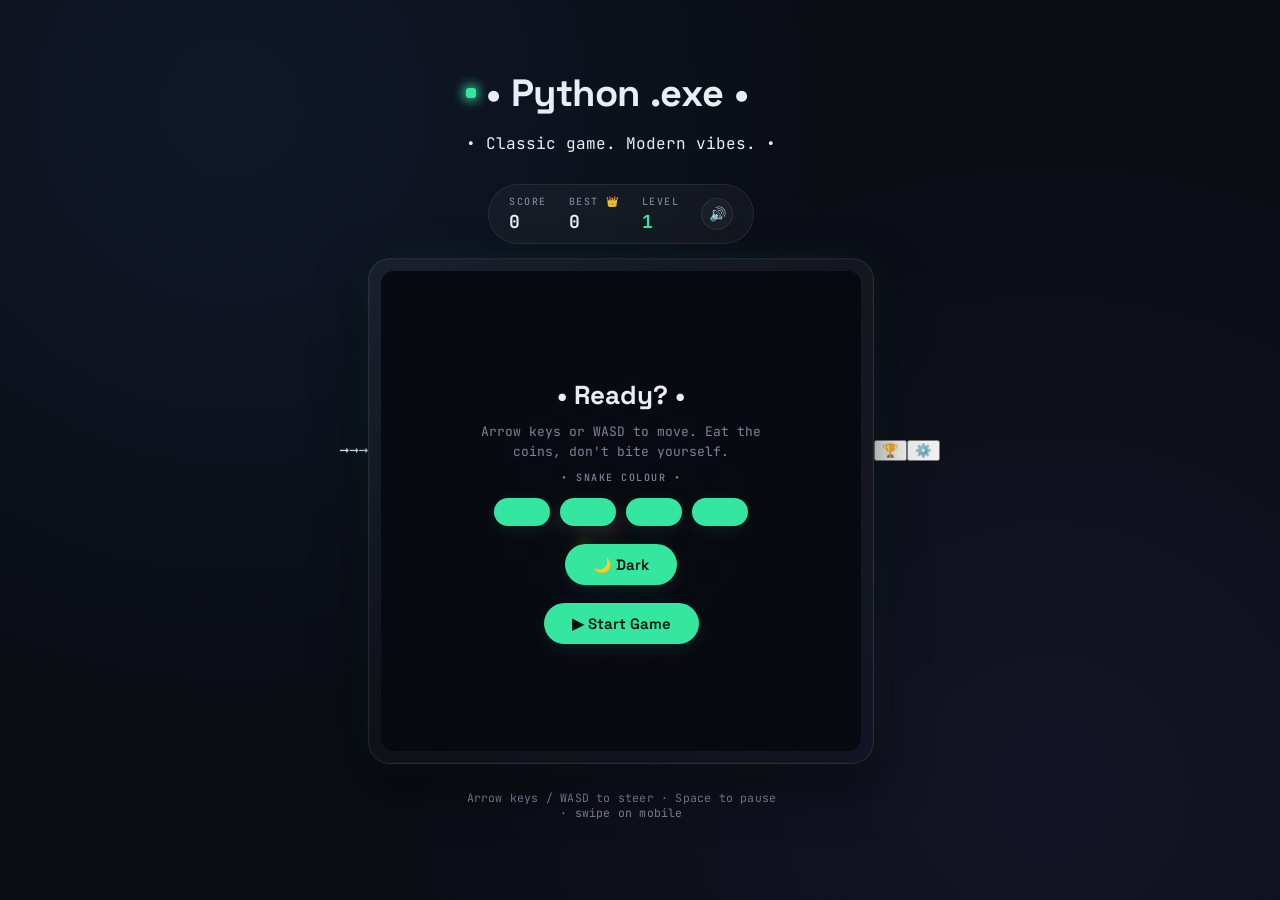
==== index.html @ e372a57c "Revamp game interface with updated title, enhanced HUD, and improved snake color picker" ====
<!DOCTYPE html>
<html lang="en">
<head>
  <meta charset="UTF-8">
  <meta name="viewport" content="width=device-width, initial-scale=1.0">
  <title>Python.exe</title>
  <link rel="preconnect" href="https://fonts.googleapis.com">
  <link rel="preconnect" href="https://fonts.gstatic.com" crossorigin>
  <link href="https://fonts.googleapis.com/css2?family=Space+Grotesk:wght@500;600;700&family=JetBrains+Mono:wght@400;500;700&display=swap" rel="stylesheet">
  <link rel="stylesheet" href="style.css">
</head>
<body>

  <div class="bg-decor" aria-hidden="true">
    <div class="bg-grid"></div>

    <div class="corner-chevron">&#10142;&#10142;&#10142;</div>
    <div class="corner-lines"></div>

    <div class="cluster cluster-blue">
      <span class="block b1"></span>
      <span class="block b2"></span>
      <span class="block b3"></span>
      <span class="block b4"></span>
      <span class="block head"></span>
    </div>

    <div class="cluster cluster-gold">
      <span class="block b1"></span>
      <span class="block b2"></span>
      <span class="block b3"></span>
      <span class="block b4"></span>
      <span class="block head"></span>
    </div>

    <div class="cluster cluster-red">
      <span class="block b1"></span>
      <span class="block b2"></span>
      <span class="block b3"></span>
      <span class="block b4"></span>
      <span class="block head"></span>
    </div>

    <span class="particle dot-teal" style="top:26%; left:20%;"></span>
    <span class="particle dot-orange" style="top:19%; left:20%;"></span>
    <span class="particle dot-purple" style="top:88%; left:19%;"></span>
    <span class="particle dot-pink" style="top:6%; left:35%;"></span>
    <span class="particle dot-pink" style="top:47%; left:73%;"></span>
    <span class="particle dot-orange" style="top:83%; left:79%;"></span>
    <span class="particle dot-teal" style="top:77%; left:92%;"></span>
  </div>

  <div class="arcade">
    <div class="title-block">
      <h1><span class="dot">&bull;</span> <span class="accent-text">Python</span>.exe <span class="dot">&bull;</span></h1>
      <p class="tagline"><span class="dot">&bull;</span> Classic game. Modern vibes. <span class="dot">&bull;</span></p>
    </div>

    <div class="hud">
      <div>
        <span class="label">SCORE</span>
        <span class="value" id="score">0</span>
      </div>
      <div>
        <span class="label">BEST <span class="crown">&#128081;</span></span>
        <span class="value" id="best">0</span>
      </div>
      <div>
        <span class="label">LEVEL</span>
        <span class="value" id="level">1</span>
      </div>
      <button class="mute-btn" id="muteBtn" title="Mute sound">
        <svg class="bars-icon" viewBox="0 0 24 24" width="14" height="14">
          <rect x="3" y="12" width="4" height="9" rx="1"></rect>
          <rect x="10" y="7" width="4" height="14" rx="1"></rect>
          <rect x="17" y="2" width="4" height="19" rx="1"></rect>
        </svg>
      </button>
    </div>

    <div class="board-wrap">
      <div class="pedestal">
        <div class="pedestal-glow"></div>
        <div class="pedestal-ring"></div>
        <div class="pedestal-ticks"></div>
      </div>
      <canvas id="game" width="480" height="480"></canvas>
      <div class="overlay show" id="overlay">
        <h2 class="overlay-heading">
          <span class="h-line"></span>
          <span class="dot">&bull;</span>
          <span id="overlayTitle">Ready?</span>
          <span class="dot">&bull;</span>
          <span class="h-line"></span>
        </h2>
        <p id="overlayText">Arrow keys or WASD to move. Eat the coins, don't bite yourself.</p>

        <div class="snake-color-picker" id="snakeColorPicker">
          <span class="picker-label">
            <span class="h-line small"></span>
            <span class="dot">&bull;</span> SNAKE COLOUR <span class="dot">&bull;</span>
            <span class="h-line small"></span>
          </span>
          <div class="swatch-row">
            <button class="color-swatch active" data-color="green" style="--swatch: #35E6A0" aria-label="Green snake"></button>
            <button class="color-swatch" data-color="blue" style="--swatch: #4DA3FF" aria-label="Blue snake"></button>
            <button class="color-swatch" data-color="purple" style="--swatch: #B24DFF" aria-label="Purple snake"></button>
            <button class="color-swatch" data-color="orange" style="--swatch: #FFA53D" aria-label="Orange snake"></button>
          </div>
        </div>

        <button class="theme-toggle" id="themeToggleBtn" type="button">&#127769; Dark</button>
        <button id="startBtn"><span class="play-icon">&#9654;</span> Start Game</button>
      </div>
    </div>

    <p class="controls-hint">Arrow keys / WASD to steer &middot; Space to pause &middot; swipe on mobile</p>

    <div class="dpad" id="dpad">
      <span></span>
      <button data-dir="up">&#9650;</button>
      <span></span>
      <button data-dir="left">&#9664;</button>
      <span></span>
      <button data-dir="right">&#9654;</button>
      <span></span>
      <button data-dir="down">&#9660;</button>
      <span></span>
    </div>
  </div>

  <button class="icon-btn corner-btn corner-btn-left" title="Best score">&#127942;</button>
  <button class="icon-btn corner-btn corner-btn-right" title="Settings">&#9881;&#65039;</button>

  <script src="script.js"></script>
</body>
</html>
---- style.css ----
:root {
  --bg: #0A0D14;
  --bg-glow-1: #10182A;
  --bg-glow-2: #0A0D14;
  --panel: rgba(255, 255, 255, 0.04);
  --panel-border: rgba(255, 255, 255, 0.08);
  --text: #E9EEF5;
  --text-dim: #7C8598;
  --accent: #35E6A0;
  --accent-soft: rgba(53, 230, 160, 0.16);
  --accent2: #8C6BFF;
  --accent2-soft: rgba(140, 107, 255, 0.18);
  --berry: #FF5C7A;
  --danger: #FF5C7A;
  --radius-lg: 22px;
  --radius-md: 14px;
}

* { box-sizing: border-box; }

body {
  margin: 0;
  min-height: 100vh;
  display: flex;
  align-items: center;
  justify-content: center;
  background:
    radial-gradient(circle at 18% 12%, var(--bg-glow-1) 0%, transparent 45%),
    radial-gradient(circle at 82% 88%, rgba(140, 107, 255, 0.08) 0%, transparent 50%),
    var(--bg);
  font-family: 'JetBrains Mono', monospace;
  color: var(--text);
  padding: 24px;
  position: relative;
  overflow: hidden;
  transition: background 0.8s ease;
}

.arcade {
  display: flex;
  flex-direction: column;
  align-items: center;
  gap: 14px;
  position: relative;
  z-index: 1;
}

h1 {
  font-family: 'Space Grotesk', sans-serif;
  font-weight: 700;
  font-size: clamp(26px, 5.5vw, 38px);
  margin: 0;
  letter-spacing: -0.5px;
  color: var(--text);
  display: flex;
  align-items: center;
  gap: 10px;
}

h1::before {
  content: '';
  display: inline-block;
  width: 10px;
  height: 10px;
  border-radius: 3px;
  background: var(--accent);
  box-shadow: 0 0 12px 2px var(--accent);
  transition: background 0.6s ease, box-shadow 0.6s ease;
}

body.level2 h1::before {
  background: var(--accent2);
  box-shadow: 0 0 12px 2px var(--accent2);
}

.hud {
  display: flex;
  align-items: center;
  gap: 22px;
  font-family: 'JetBrains Mono', monospace;
  font-size: 13px;
  background: var(--panel);
  border: 1px solid var(--panel-border);
  padding: 10px 20px;
  border-radius: 999px;
  backdrop-filter: blur(10px);
}

.hud .label {
  color: var(--text-dim);
  letter-spacing: 1.5px;
  font-size: 10px;
  display: block;
  margin-bottom: 2px;
  font-weight: 500;
}

.hud .value {
  font-weight: 700;
  font-size: 18px;
  color: var(--text);
  font-variant-numeric: tabular-nums;
}

#level {
  color: var(--accent);
  transition: color 0.6s ease;
}

body.level2 #level { color: var(--accent2); }

.mute-btn {
  border: 1px solid var(--panel-border);
  background: rgba(255, 255, 255, 0.03);
  border-radius: 999px;
  width: 32px;
  height: 32px;
  font-size: 14px;
  cursor: pointer;
  color: var(--text);
  transition: border-color 0.2s ease, transform 0.15s ease;
}

.mute-btn:hover { border-color: var(--accent); }
.mute-btn:active { transform: scale(0.92); }

.board-wrap {
  position: relative;
  border-radius: var(--radius-lg);
  padding: 12px;
  background: linear-gradient(160deg, rgba(255, 255, 255, 0.05), rgba(255, 255, 255, 0.01));
  border: 1px solid var(--panel-border);
  box-shadow:
    0 20px 50px rgba(0, 0, 0, 0.5),
    0 0 0 1px rgba(255, 255, 255, 0.02) inset,
    0 0 40px -10px var(--accent-soft);
  transition: box-shadow 0.8s ease;
}

body.level2 .board-wrap {
  box-shadow:
    0 20px 50px rgba(0, 0, 0, 0.5),
    0 0 0 1px rgba(255, 255, 255, 0.02) inset,
    0 0 40px -6px var(--accent2-soft);
}

canvas {
  display: block;
  border-radius: var(--radius-md);
  background: #0D1119;
}

.overlay {
  position: absolute;
  inset: 12px;
  border-radius: var(--radius-md);
  background: rgba(8, 10, 16, 0.86);
  backdrop-filter: blur(6px);
  display: none;
  align-items: center;
  justify-content: center;
  flex-direction: column;
  gap: 10px;
  text-align: center;
  padding: 20px;
}

.overlay.show { display: flex; }

.overlay h2 {
  font-family: 'Space Grotesk', sans-serif;
  font-weight: 700;
  font-size: 26px;
  margin: 0;
  color: var(--text);
}

.overlay p {
  margin: 0;
  color: var(--text-dim);
  font-size: 13px;
  max-width: 280px;
  line-height: 1.5;
}

.overlay button {
  margin-top: 8px;
  font-family: 'Space Grotesk', sans-serif;
  font-weight: 600;
  font-size: 15px;
  padding: 11px 28px;
  border-radius: 999px;
  border: none;
  cursor: pointer;
  background: var(--accent);
  color: #06140F;
  box-shadow: 0 4px 20px -4px var(--accent-soft);
  transition: transform 0.15s ease, filter 0.15s ease;
}

.overlay button:hover { filter: brightness(1.08); }
.overlay button:active { transform: scale(0.96); }

.theme-toggle {
  font-family: 'Space Grotesk', sans-serif;
  font-weight: 600;
  font-size: 13px;
  padding: 8px 18px;
  border-radius: 999px;
  border: 1px solid var(--panel-border);
  background: var(--panel);
  color: var(--text);
  cursor: pointer;
  transition: border-color 0.2s ease, transform 0.15s ease, background 0.4s ease, color 0.4s ease;
}

.theme-toggle:hover { border-color: var(--accent); }
.theme-toggle:active { transform: scale(0.95); }

.snake-color-picker {
  display: flex;
  flex-direction: column;
  align-items: center;
  gap: 6px;
}

.picker-label {
  font-size: 10px;
  letter-spacing: 1.5px;
  text-transform: uppercase;
  color: var(--text-dim);
  font-weight: 500;
}

.swatch-row {
  display: flex;
  gap: 10px;
}

.color-swatch {
  width: 28px;
  height: 28px;
  border-radius: 50%;
  border: 2px solid var(--panel-border);
  background: var(--swatch);
  cursor: pointer;
  padding: 0;
  transition: transform 0.15s ease, border-color 0.2s ease, box-shadow 0.2s ease;
}

.color-swatch:hover { transform: scale(1.1); }

.color-swatch.active {
  border-color: var(--text);
  box-shadow: 0 0 0 3px var(--panel-border);
}

.controls-hint {
  font-size: 11.5px;
  color: var(--text-dim);
  text-align: center;
  max-width: 320px;
  letter-spacing: 0.2px;
}

.dpad {
  display: none;
  grid-template-columns: repeat(3, 52px);
  grid-template-rows: repeat(3, 52px);
  gap: 6px;
  margin-top: 4px;
}

.dpad button {
  border: 1px solid var(--panel-border);
  border-radius: 12px;
  background: var(--panel);
  color: var(--accent);
  font-size: 17px;
  display: flex;
  align-items: center;
  justify-content: center;
  transition: background 0.6s ease, color 0.6s ease, transform 0.1s ease;
}

body.level2 .dpad button { color: var(--accent2); }

.dpad button:active {
  background: var(--accent-soft);
  transform: scale(0.94);
}

body.level2 .dpad button:active { background: var(--accent2-soft); }

@media (max-width: 560px) {
  .dpad { display: grid; }
}

/* --- Level 2: shift accent from mint to violet --- */
body.level2 {
  background:
    radial-gradient(circle at 18% 12%, rgba(140, 107, 255, 0.14) 0%, transparent 45%),
    radial-gradient(circle at 82% 88%, rgba(140, 107, 255, 0.1) 0%, transparent 50%),
    var(--bg);
}

.level-toast {
  position: absolute;
  top: 16px;
  left: 50%;
  transform: translateX(-50%);
  font-family: 'Space Grotesk', sans-serif;
  font-weight: 700;
  font-size: 22px;
  letter-spacing: 0.5px;
  padding: 9px 24px;
  border-radius: 999px;
  background: var(--accent);
  color: #06140F;
  box-shadow: 0 10px 30px -6px var(--accent-soft);
  opacity: 1;
  transition: opacity 0.7s ease, transform 0.7s ease;
  pointer-events: none;
  z-index: 5;
}

.level-toast.fade {
  opacity: 0;
  transform: translateX(-50%) translateY(-10px);
}

/* --- Light theme --- */
body.theme-light {
  --bg: #F3F5FA;
  --panel: rgba(15, 23, 42, 0.05);
  --panel-border: rgba(15, 23, 42, 0.12);
  --text: #171B24;
  --text-dim: #64708A;
  --accent: #0FA36F;
  --accent-soft: rgba(15, 163, 111, 0.18);
  --accent2: #6E4FE0;
  --accent2-soft: rgba(110, 79, 224, 0.18);
  background:
    radial-gradient(circle at 18% 12%, rgba(15, 163, 111, 0.08) 0%, transparent 45%),
    radial-gradient(circle at 82% 88%, rgba(110, 79, 224, 0.06) 0%, transparent 50%),
    var(--bg);
}

body.theme-light canvas {
  background: #E7EAF2;
}

body.theme-light .overlay {
  background: rgba(255, 255, 255, 0.92);
}

body.theme-light .board-wrap {
  background: linear-gradient(160deg, rgba(15, 23, 42, 0.06), rgba(15, 23, 42, 0.01));
}

body.theme-light .overlay button {
  color: #FFFFFF;
}
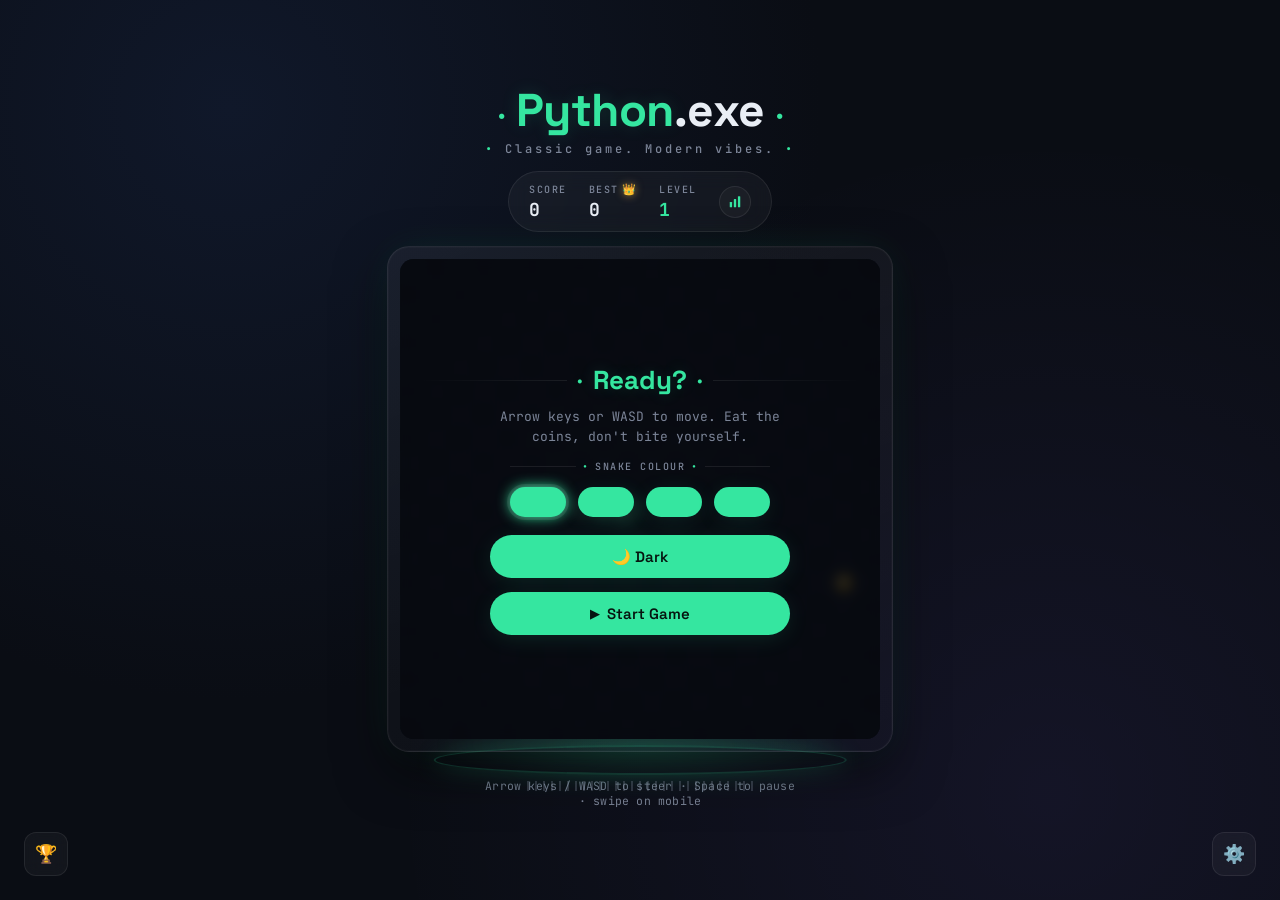
==== commit 97b48ad7: "Remove unused background elements from index.html and add new background image" ====
--- a/index.html
+++ b/index.html
@@ -11,44 +11,7 @@
 </head>
 <body>
 
-  <div class="bg-decor" aria-hidden="true">
-    <div class="bg-grid"></div>
-
-    <div class="corner-chevron">&#10142;&#10142;&#10142;</div>
-    <div class="corner-lines"></div>
-
-    <div class="cluster cluster-blue">
-      <span class="block b1"></span>
-      <span class="block b2"></span>
-      <span class="block b3"></span>
-      <span class="block b4"></span>
-      <span class="block head"></span>
-    </div>
-
-    <div class="cluster cluster-gold">
-      <span class="block b1"></span>
-      <span class="block b2"></span>
-      <span class="block b3"></span>
-      <span class="block b4"></span>
-      <span class="block head"></span>
-    </div>
-
-    <div class="cluster cluster-red">
-      <span class="block b1"></span>
-      <span class="block b2"></span>
-      <span class="block b3"></span>
-      <span class="block b4"></span>
-      <span class="block head"></span>
-    </div>
-
-    <span class="particle dot-teal" style="top:26%; left:20%;"></span>
-    <span class="particle dot-orange" style="top:19%; left:20%;"></span>
-    <span class="particle dot-purple" style="top:88%; left:19%;"></span>
-    <span class="particle dot-pink" style="top:6%; left:35%;"></span>
-    <span class="particle dot-pink" style="top:47%; left:73%;"></span>
-    <span class="particle dot-orange" style="top:83%; left:79%;"></span>
-    <span class="particle dot-teal" style="top:77%; left:92%;"></span>
-  </div>
+  <div class="bg-decor" aria-hidden="true"></div>
 
   <div class="arcade">
     <div class="title-block">
--- a/style.css
+++ b/style.css
@@ -18,6 +18,10 @@
 
 * { box-sizing: border-box; }
 
+html, body {
+  height: 100%;
+}
+
 body {
   margin: 0;
   min-height: 100vh;
@@ -36,6 +40,162 @@
   transition: background 0.8s ease;
 }
 
+/* ============ Background scene ============ */
+
+.bg-decor {
+  position: fixed;
+  inset: 0;
+  z-index: 0;
+  overflow: hidden;
+  pointer-events: none;
+}
+
+.bg-grid {
+  position: absolute;
+  left: -20%;
+  right: -20%;
+  bottom: -12%;
+  height: 60%;
+  background-image:
+    repeating-linear-gradient(90deg, rgba(53, 230, 160, 0.16) 0 1px, transparent 1px 64px),
+    repeating-linear-gradient(0deg, rgba(53, 230, 160, 0.16) 0 1px, transparent 1px 64px);
+  transform: perspective(480px) rotateX(62deg);
+  transform-origin: bottom center;
+  -webkit-mask-image: linear-gradient(to top, rgba(0, 0, 0, 0.9), transparent 75%);
+  mask-image: linear-gradient(to top, rgba(0, 0, 0, 0.9), transparent 75%);
+}
+
+body.theme-light .bg-grid {
+  background-image:
+    repeating-linear-gradient(90deg, rgba(15, 163, 111, 0.14) 0 1px, transparent 1px 64px),
+    repeating-linear-gradient(0deg, rgba(15, 163, 111, 0.14) 0 1px, transparent 1px 64px);
+}
+
+.corner-chevron {
+  position: absolute;
+  top: 28px;
+  left: 28px;
+  font-size: 15px;
+  letter-spacing: 2px;
+  color: var(--accent2);
+  opacity: 0.7;
+  transform: scaleY(0.7);
+}
+
+.corner-lines {
+  position: absolute;
+  top: 36px;
+  right: 36px;
+  width: 90px;
+  height: 18px;
+  background-image: repeating-linear-gradient(
+    115deg, var(--accent) 0 2px, transparent 2px 10px
+  );
+  opacity: 0.45;
+}
+
+/* Floating snake-block clusters */
+.cluster {
+  position: absolute;
+  width: 140px;
+  height: 140px;
+}
+
+.cluster-blue { top: 8%; right: 8%; }
+.cluster-gold { top: 42%; left: 6%; }
+.cluster-red { top: 45%; right: 9%; }
+
+.cluster .block {
+  position: absolute;
+  width: 34px;
+  height: 34px;
+  border-radius: 9px;
+  box-shadow: 0 8px 16px rgba(0, 0, 0, 0.45), inset 0 0 0 1px rgba(255, 255, 255, 0.12);
+}
+
+.cluster .head {
+  width: 38px;
+  height: 38px;
+  border-radius: 11px;
+}
+
+.cluster .head::after {
+  content: '';
+  position: absolute;
+  top: 13px;
+  left: 9px;
+  width: 5px;
+  height: 5px;
+  border-radius: 50%;
+  background: #0A0D14;
+  box-shadow: 12px 0 0 #0A0D14;
+}
+
+.cluster-blue .block { background: linear-gradient(135deg, #6FB8FF, #2C6FE0); }
+.cluster-blue .head { background: linear-gradient(135deg, #9BD3FF, #4DA3FF); }
+.cluster-blue .b1 { top: 0; left: 26px; }
+.cluster-blue .b2 { top: 30px; left: 8px; }
+.cluster-blue .b3 { top: 30px; left: 46px; }
+.cluster-blue .b4 { top: 30px; left: 84px; }
+.cluster-blue .head { top: 64px; left: 100px; }
+
+.cluster-gold .block { background: linear-gradient(135deg, #F4D783, #D9A93B); }
+.cluster-gold .head { background: linear-gradient(135deg, #F9E6A8, #EAC15C); }
+.cluster-gold .b1 { top: 0; left: 46px; }
+.cluster-gold .b2 { top: 30px; left: 10px; }
+.cluster-gold .b3 { top: 30px; left: 46px; }
+.cluster-gold .b4 { top: 62px; left: 10px; }
+.cluster-gold .head { top: 96px; left: 10px; }
+
+.cluster-red .block { background: linear-gradient(135deg, #FF8B95, #E24357); }
+.cluster-red .head { background: linear-gradient(135deg, #FFB0B8, #F0576A); }
+.cluster-red .b1 { top: 0; left: 6px; }
+.cluster-red .b2 { top: 30px; left: 6px; }
+.cluster-red .b3 { top: 30px; left: 42px; }
+.cluster-red .b4 { top: 30px; left: 78px; }
+.cluster-red .head { top: 64px; left: 78px; }
+
+@keyframes drift {
+  0%, 100% { transform: translateY(0); }
+  50% { transform: translateY(-8px); }
+}
+
+.cluster { animation: drift 6s ease-in-out infinite; }
+.cluster-gold { animation-delay: -1.5s; }
+.cluster-red { animation-delay: -3s; }
+
+/* Floating glow particles */
+.particle {
+  position: absolute;
+  width: 8px;
+  height: 8px;
+  border-radius: 50%;
+  filter: blur(0.2px);
+  animation: floaty 5s ease-in-out infinite;
+}
+
+.particle::after {
+  content: '';
+  position: absolute;
+  inset: -6px;
+  border-radius: 50%;
+  background: inherit;
+  opacity: 0.35;
+  filter: blur(4px);
+}
+
+.dot-teal { background: var(--accent); }
+.dot-purple { background: #B24DFF; }
+.dot-orange { background: #FFA53D; }
+.dot-pink { background: #FF5C9E; }
+
+@keyframes floaty {
+  0%, 100% { transform: translateY(0); opacity: 0.9; }
+  50% { transform: translateY(-10px); opacity: 0.5; }
+}
+
+/* ============ Foreground layout ============ */
+
 .arcade {
   display: flex;
   flex-direction: column;
@@ -45,32 +205,43 @@
   z-index: 1;
 }
 
+.title-block {
+  display: flex;
+  flex-direction: column;
+  align-items: center;
+  gap: 2px;
+}
+
 h1 {
   font-family: 'Space Grotesk', sans-serif;
   font-weight: 700;
-  font-size: clamp(26px, 5.5vw, 38px);
+  font-size: clamp(30px, 6vw, 46px);
   margin: 0;
   letter-spacing: -0.5px;
   color: var(--text);
-  display: flex;
-  align-items: center;
-  gap: 10px;
-}
-
-h1::before {
-  content: '';
-  display: inline-block;
-  width: 10px;
-  height: 10px;
-  border-radius: 3px;
-  background: var(--accent);
-  box-shadow: 0 0 12px 2px var(--accent);
-  transition: background 0.6s ease, box-shadow 0.6s ease;
-}
-
-body.level2 h1::before {
-  background: var(--accent2);
-  box-shadow: 0 0 12px 2px var(--accent2);
+}
+
+h1 .dot {
+  color: var(--accent);
+  font-size: 0.4em;
+  vertical-align: middle;
+}
+
+.accent-text {
+  color: var(--accent);
+  text-shadow: 0 0 18px var(--accent-soft);
+}
+
+.tagline {
+  margin: 0;
+  font-size: 12px;
+  letter-spacing: 3px;
+  color: var(--text-dim);
+  font-weight: 500;
+}
+
+.tagline .dot {
+  color: var(--accent);
 }
 
 .hud {
@@ -90,9 +261,16 @@
   color: var(--text-dim);
   letter-spacing: 1.5px;
   font-size: 10px;
-  display: block;
+  display: flex;
+  align-items: center;
+  gap: 3px;
   margin-bottom: 2px;
   font-weight: 500;
+}
+
+.hud .crown {
+  font-size: 11px;
+  filter: drop-shadow(0 0 4px rgba(255, 200, 80, 0.6));
 }
 
 .hud .value {
@@ -115,10 +293,20 @@
   border-radius: 999px;
   width: 32px;
   height: 32px;
-  font-size: 14px;
+  display: flex;
+  align-items: center;
+  justify-content: center;
   cursor: pointer;
-  color: var(--text);
   transition: border-color 0.2s ease, transform 0.15s ease;
+}
+
+.mute-btn .bars-icon rect {
+  fill: var(--accent);
+  transition: fill 0.3s ease;
+}
+
+.mute-btn.muted .bars-icon rect {
+  fill: var(--text-dim);
 }
 
 .mute-btn:hover { border-color: var(--accent); }
@@ -148,6 +336,50 @@
   display: block;
   border-radius: var(--radius-md);
   background: #0D1119;
+  position: relative;
+  z-index: 1;
+}
+
+/* Glowing pedestal beneath the board/card */
+.pedestal {
+  position: absolute;
+  left: 50%;
+  bottom: -34px;
+  transform: translateX(-50%);
+  width: 82%;
+  height: 60px;
+  z-index: 0;
+  pointer-events: none;
+}
+
+.pedestal-glow {
+  position: absolute;
+  inset: -20px 0 0 0;
+  background: radial-gradient(ellipse at center, var(--accent-soft) 0%, transparent 70%);
+  filter: blur(6px);
+}
+
+.pedestal-ring {
+  position: absolute;
+  left: 50%;
+  bottom: 10px;
+  transform: translateX(-50%);
+  width: 100%;
+  height: 30px;
+  border-radius: 50%;
+  border: 2px solid var(--accent-soft);
+  box-shadow: 0 0 24px 2px var(--accent-soft);
+}
+
+.pedestal-ticks {
+  position: absolute;
+  left: 50%;
+  bottom: -6px;
+  transform: translateX(-50%);
+  width: 55%;
+  height: 10px;
+  background-image: repeating-linear-gradient(90deg, var(--text-dim) 0 2px, transparent 2px 8px);
+  opacity: 0.3;
 }
 
 .overlay {
@@ -163,49 +395,86 @@
   gap: 10px;
   text-align: center;
   padding: 20px;
+  z-index: 2;
 }
 
 .overlay.show { display: flex; }
 
-.overlay h2 {
+.overlay-heading {
+  display: flex;
+  align-items: center;
+  gap: 10px;
+  width: 100%;
+  margin: 0;
   font-family: 'Space Grotesk', sans-serif;
   font-weight: 700;
   font-size: 26px;
-  margin: 0;
-  color: var(--text);
+  color: var(--accent);
+  text-shadow: 0 0 16px var(--accent-soft);
+}
+
+.overlay-heading #overlayTitle {
+  white-space: nowrap;
+}
+
+.overlay-heading .dot {
+  font-size: 14px;
+  flex-shrink: 0;
+}
+
+.overlay-heading .h-line {
+  flex: 1;
+  height: 1px;
+  background: linear-gradient(90deg, transparent, var(--panel-border));
+}
+
+.overlay-heading .h-line:last-of-type {
+  background: linear-gradient(90deg, var(--panel-border), transparent);
 }
 
 .overlay p {
   margin: 0;
   color: var(--text-dim);
   font-size: 13px;
-  max-width: 280px;
+  max-width: 300px;
   line-height: 1.5;
 }
 
 .overlay button {
-  margin-top: 8px;
+  margin-top: 4px;
+  width: 100%;
+  max-width: 300px;
   font-family: 'Space Grotesk', sans-serif;
   font-weight: 600;
   font-size: 15px;
-  padding: 11px 28px;
+  padding: 12px 28px;
   border-radius: 999px;
   border: none;
   cursor: pointer;
   background: var(--accent);
   color: #06140F;
-  box-shadow: 0 4px 20px -4px var(--accent-soft);
+  box-shadow: 0 4px 24px -4px var(--accent-soft);
   transition: transform 0.15s ease, filter 0.15s ease;
+  display: flex;
+  align-items: center;
+  justify-content: center;
+  gap: 8px;
 }
 
 .overlay button:hover { filter: brightness(1.08); }
-.overlay button:active { transform: scale(0.96); }
+.overlay button:active { transform: scale(0.97); }
+
+.play-icon {
+  font-size: 12px;
+}
 
 .theme-toggle {
   font-family: 'Space Grotesk', sans-serif;
   font-weight: 600;
-  font-size: 13px;
-  padding: 8px 18px;
+  font-size: 14px;
+  width: 100%;
+  max-width: 300px;
+  padding: 12px 18px;
   border-radius: 999px;
   border: 1px solid var(--panel-border);
   background: var(--panel);
@@ -215,34 +484,51 @@
 }
 
 .theme-toggle:hover { border-color: var(--accent); }
-.theme-toggle:active { transform: scale(0.95); }
+.theme-toggle:active { transform: scale(0.97); }
 
 .snake-color-picker {
   display: flex;
   flex-direction: column;
   align-items: center;
+  gap: 10px;
+  margin: 4px 0;
+}
+
+.picker-label {
+  display: flex;
+  align-items: center;
   gap: 6px;
-}
-
-.picker-label {
   font-size: 10px;
   letter-spacing: 1.5px;
-  text-transform: uppercase;
   color: var(--text-dim);
   font-weight: 500;
+  width: 100%;
+  max-width: 260px;
+}
+
+.picker-label .dot {
+  color: var(--accent);
+  flex-shrink: 0;
+}
+
+.picker-label .h-line.small {
+  flex: 1;
+  height: 1px;
+  background: var(--panel-border);
 }
 
 .swatch-row {
   display: flex;
-  gap: 10px;
+  gap: 12px;
 }
 
 .color-swatch {
-  width: 28px;
-  height: 28px;
+  width: 30px;
+  height: 30px;
   border-radius: 50%;
-  border: 2px solid var(--panel-border);
+  border: 2px solid transparent;
   background: var(--swatch);
+  box-shadow: 0 0 10px -2px var(--swatch);
   cursor: pointer;
   padding: 0;
   transition: transform 0.15s ease, border-color 0.2s ease, box-shadow 0.2s ease;
@@ -252,7 +538,7 @@
 
 .color-swatch.active {
   border-color: var(--text);
-  box-shadow: 0 0 0 3px var(--panel-border);
+  box-shadow: 0 0 0 3px var(--panel-border), 0 0 14px 0 var(--swatch);
 }
 
 .controls-hint {
@@ -294,7 +580,36 @@
 
 @media (max-width: 560px) {
   .dpad { display: grid; }
-}
+  .cluster { transform: scale(0.7); }
+  .cluster-blue { top: 2%; right: -6%; }
+  .cluster-gold { top: 55%; left: -8%; }
+  .cluster-red { top: 58%; right: -6%; }
+}
+
+/* Corner icon buttons */
+.icon-btn {
+  position: fixed;
+  z-index: 3;
+  width: 44px;
+  height: 44px;
+  border-radius: 12px;
+  border: 1px solid var(--panel-border);
+  background: var(--panel);
+  color: var(--accent);
+  font-size: 18px;
+  display: flex;
+  align-items: center;
+  justify-content: center;
+  cursor: pointer;
+  backdrop-filter: blur(8px);
+  transition: border-color 0.2s ease, transform 0.15s ease;
+}
+
+.icon-btn:hover { border-color: var(--accent); transform: translateY(-2px); }
+.icon-btn:active { transform: scale(0.95); }
+
+.corner-btn-left { left: 24px; bottom: 24px; }
+.corner-btn-right { right: 24px; bottom: 24px; }
 
 /* --- Level 2: shift accent from mint to violet --- */
 body.level2 {
@@ -360,4 +675,8 @@
 
 body.theme-light .overlay button {
   color: #FFFFFF;
+}
+
+body.theme-light .icon-btn {
+  color: var(--accent);
 }
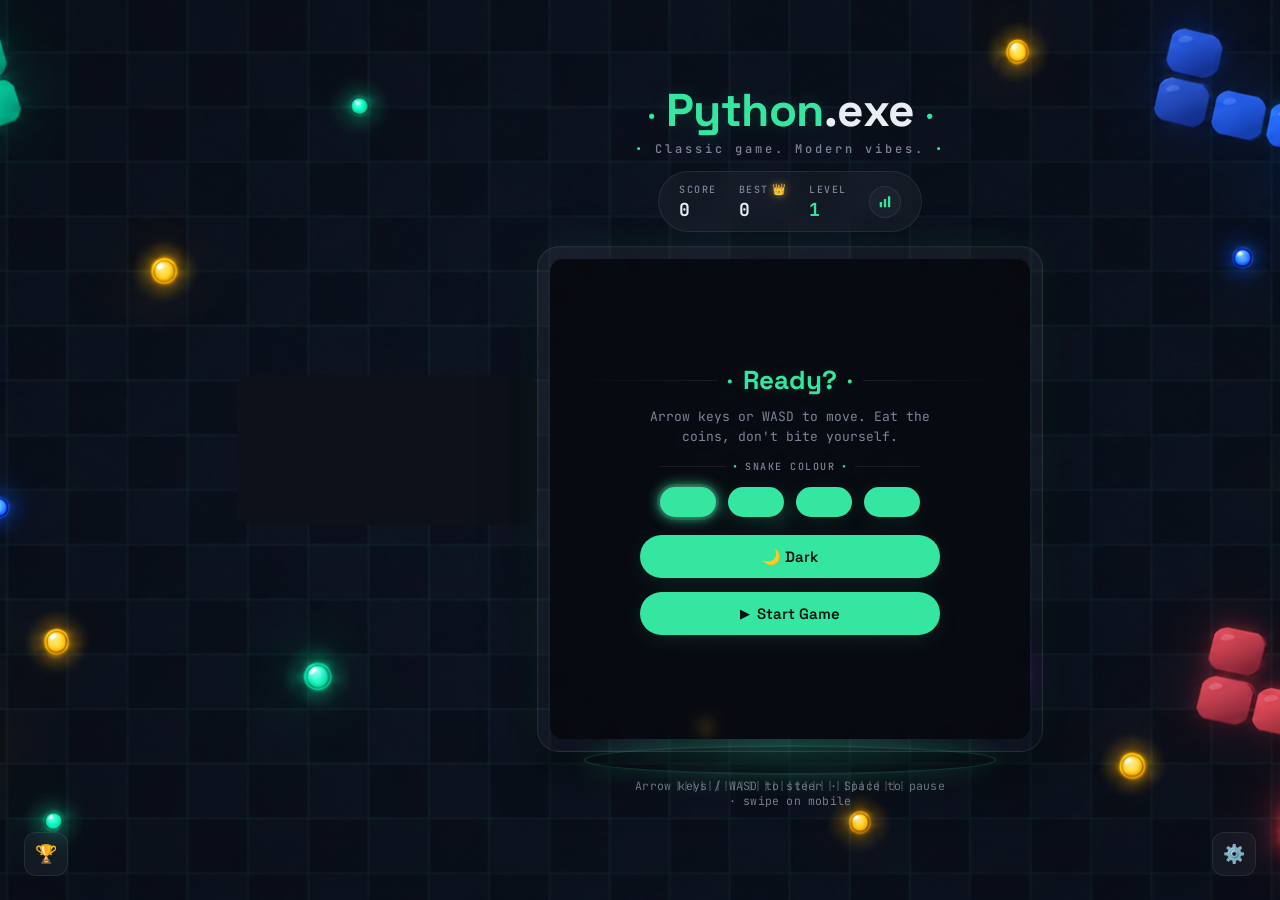
==== commit d846d4ae: "Replace background decoration div with canvas element for improved rendering" ====
--- a/index.html
+++ b/index.html
@@ -11,7 +11,7 @@
 </head>
 <body>
 
-  <div class="bg-decor" aria-hidden="true"></div>
+  <canvas id="bgCanvas"></canvas>
 
   <div class="arcade">
     <div class="title-block">
--- a/style.css
+++ b/style.css
@@ -28,10 +28,7 @@
   display: flex;
   align-items: center;
   justify-content: center;
-  background:
-    radial-gradient(circle at 18% 12%, var(--bg-glow-1) 0%, transparent 45%),
-    radial-gradient(circle at 82% 88%, rgba(140, 107, 255, 0.08) 0%, transparent 50%),
-    var(--bg);
+  background: url('images/background.png') center / cover no-repeat fixed, var(--bg);
   font-family: 'JetBrains Mono', monospace;
   color: var(--text);
   padding: 24px;
@@ -46,152 +43,7 @@
   position: fixed;
   inset: 0;
   z-index: 0;
-  overflow: hidden;
   pointer-events: none;
-}
-
-.bg-grid {
-  position: absolute;
-  left: -20%;
-  right: -20%;
-  bottom: -12%;
-  height: 60%;
-  background-image:
-    repeating-linear-gradient(90deg, rgba(53, 230, 160, 0.16) 0 1px, transparent 1px 64px),
-    repeating-linear-gradient(0deg, rgba(53, 230, 160, 0.16) 0 1px, transparent 1px 64px);
-  transform: perspective(480px) rotateX(62deg);
-  transform-origin: bottom center;
-  -webkit-mask-image: linear-gradient(to top, rgba(0, 0, 0, 0.9), transparent 75%);
-  mask-image: linear-gradient(to top, rgba(0, 0, 0, 0.9), transparent 75%);
-}
-
-body.theme-light .bg-grid {
-  background-image:
-    repeating-linear-gradient(90deg, rgba(15, 163, 111, 0.14) 0 1px, transparent 1px 64px),
-    repeating-linear-gradient(0deg, rgba(15, 163, 111, 0.14) 0 1px, transparent 1px 64px);
-}
-
-.corner-chevron {
-  position: absolute;
-  top: 28px;
-  left: 28px;
-  font-size: 15px;
-  letter-spacing: 2px;
-  color: var(--accent2);
-  opacity: 0.7;
-  transform: scaleY(0.7);
-}
-
-.corner-lines {
-  position: absolute;
-  top: 36px;
-  right: 36px;
-  width: 90px;
-  height: 18px;
-  background-image: repeating-linear-gradient(
-    115deg, var(--accent) 0 2px, transparent 2px 10px
-  );
-  opacity: 0.45;
-}
-
-/* Floating snake-block clusters */
-.cluster {
-  position: absolute;
-  width: 140px;
-  height: 140px;
-}
-
-.cluster-blue { top: 8%; right: 8%; }
-.cluster-gold { top: 42%; left: 6%; }
-.cluster-red { top: 45%; right: 9%; }
-
-.cluster .block {
-  position: absolute;
-  width: 34px;
-  height: 34px;
-  border-radius: 9px;
-  box-shadow: 0 8px 16px rgba(0, 0, 0, 0.45), inset 0 0 0 1px rgba(255, 255, 255, 0.12);
-}
-
-.cluster .head {
-  width: 38px;
-  height: 38px;
-  border-radius: 11px;
-}
-
-.cluster .head::after {
-  content: '';
-  position: absolute;
-  top: 13px;
-  left: 9px;
-  width: 5px;
-  height: 5px;
-  border-radius: 50%;
-  background: #0A0D14;
-  box-shadow: 12px 0 0 #0A0D14;
-}
-
-.cluster-blue .block { background: linear-gradient(135deg, #6FB8FF, #2C6FE0); }
-.cluster-blue .head { background: linear-gradient(135deg, #9BD3FF, #4DA3FF); }
-.cluster-blue .b1 { top: 0; left: 26px; }
-.cluster-blue .b2 { top: 30px; left: 8px; }
-.cluster-blue .b3 { top: 30px; left: 46px; }
-.cluster-blue .b4 { top: 30px; left: 84px; }
-.cluster-blue .head { top: 64px; left: 100px; }
-
-.cluster-gold .block { background: linear-gradient(135deg, #F4D783, #D9A93B); }
-.cluster-gold .head { background: linear-gradient(135deg, #F9E6A8, #EAC15C); }
-.cluster-gold .b1 { top: 0; left: 46px; }
-.cluster-gold .b2 { top: 30px; left: 10px; }
-.cluster-gold .b3 { top: 30px; left: 46px; }
-.cluster-gold .b4 { top: 62px; left: 10px; }
-.cluster-gold .head { top: 96px; left: 10px; }
-
-.cluster-red .block { background: linear-gradient(135deg, #FF8B95, #E24357); }
-.cluster-red .head { background: linear-gradient(135deg, #FFB0B8, #F0576A); }
-.cluster-red .b1 { top: 0; left: 6px; }
-.cluster-red .b2 { top: 30px; left: 6px; }
-.cluster-red .b3 { top: 30px; left: 42px; }
-.cluster-red .b4 { top: 30px; left: 78px; }
-.cluster-red .head { top: 64px; left: 78px; }
-
-@keyframes drift {
-  0%, 100% { transform: translateY(0); }
-  50% { transform: translateY(-8px); }
-}
-
-.cluster { animation: drift 6s ease-in-out infinite; }
-.cluster-gold { animation-delay: -1.5s; }
-.cluster-red { animation-delay: -3s; }
-
-/* Floating glow particles */
-.particle {
-  position: absolute;
-  width: 8px;
-  height: 8px;
-  border-radius: 50%;
-  filter: blur(0.2px);
-  animation: floaty 5s ease-in-out infinite;
-}
-
-.particle::after {
-  content: '';
-  position: absolute;
-  inset: -6px;
-  border-radius: 50%;
-  background: inherit;
-  opacity: 0.35;
-  filter: blur(4px);
-}
-
-.dot-teal { background: var(--accent); }
-.dot-purple { background: #B24DFF; }
-.dot-orange { background: #FFA53D; }
-.dot-pink { background: #FF5C9E; }
-
-@keyframes floaty {
-  0%, 100% { transform: translateY(0); opacity: 0.9; }
-  50% { transform: translateY(-10px); opacity: 0.5; }
 }
 
 /* ============ Foreground layout ============ */
@@ -656,8 +508,8 @@
   --accent2: #6E4FE0;
   --accent2-soft: rgba(110, 79, 224, 0.18);
   background:
-    radial-gradient(circle at 18% 12%, rgba(15, 163, 111, 0.08) 0%, transparent 45%),
-    radial-gradient(circle at 82% 88%, rgba(110, 79, 224, 0.06) 0%, transparent 50%),
+    linear-gradient(rgba(243, 245, 250, 0.6), rgba(243, 245, 250, 0.6)),
+    url('images/background.png') center / cover no-repeat fixed,
     var(--bg);
 }
 
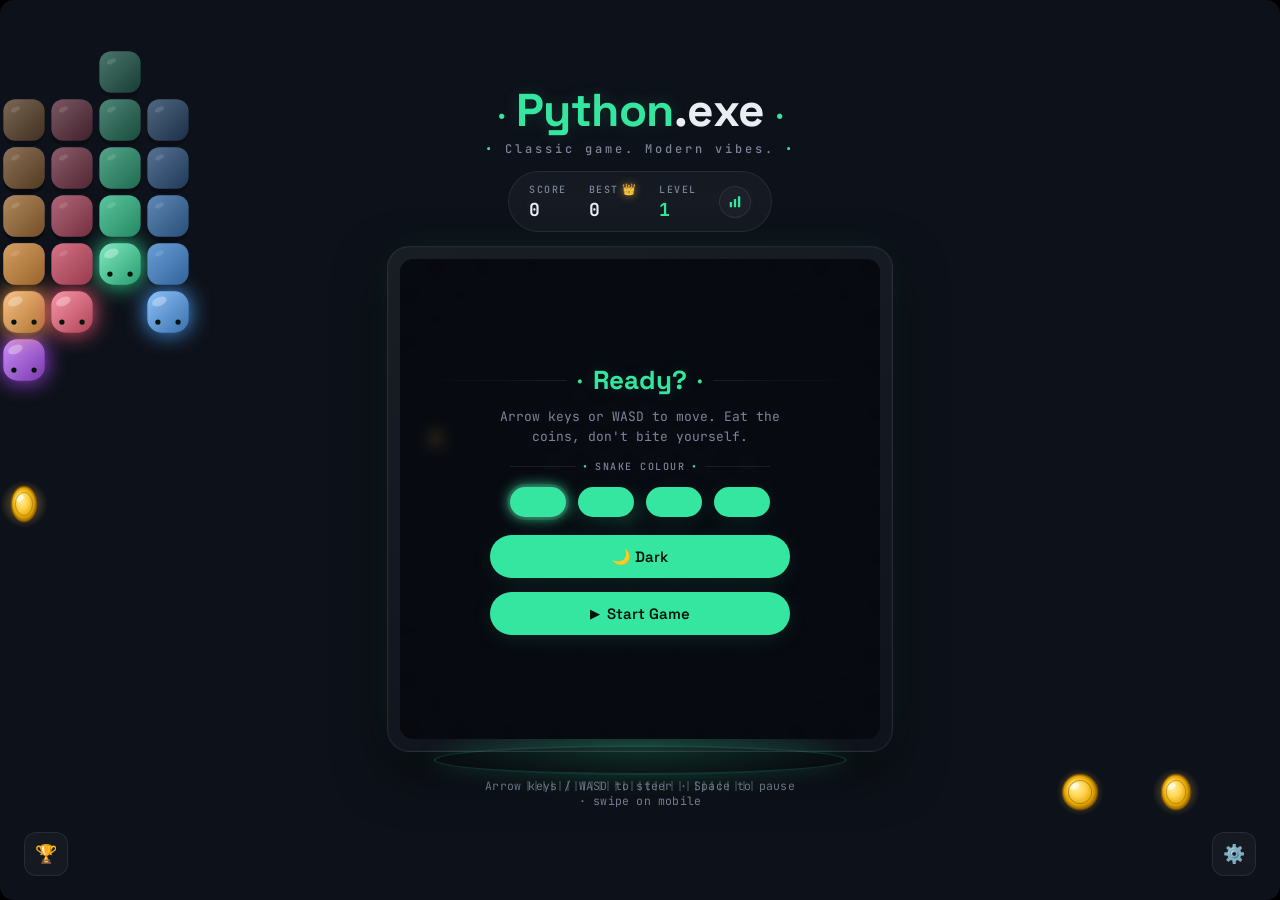
==== commit 3d4912e6: "Style: Update start game button with primary class for improved visibility" ====
--- a/index.html
+++ b/index.html
@@ -73,7 +73,7 @@
         </div>
 
         <button class="theme-toggle" id="themeToggleBtn" type="button">&#127769; Dark</button>
-        <button id="startBtn"><span class="play-icon">&#9654;</span> Start Game</button>
+        <button class="btn-primary" id="startBtn"><span class="play-icon">&#9654;</span> Start Game</button>
       </div>
     </div>
 
--- a/style.css
+++ b/style.css
@@ -1,7 +1,5 @@
 :root {
-  --bg: #0A0D14;
-  --bg-glow-1: #10182A;
-  --bg-glow-2: #0A0D14;
+  --bg: #000000;
   --panel: rgba(255, 255, 255, 0.04);
   --panel-border: rgba(255, 255, 255, 0.08);
   --text: #E9EEF5;
@@ -28,7 +26,7 @@
   display: flex;
   align-items: center;
   justify-content: center;
-  background: url('images/background.png') center / cover no-repeat fixed, var(--bg);
+  background: var(--bg);
   font-family: 'JetBrains Mono', monospace;
   color: var(--text);
   padding: 24px;
@@ -37,13 +35,16 @@
   transition: background 0.8s ease;
 }
 
-/* ============ Background scene ============ */
-
-.bg-decor {
+/* ============ Animated background ============ */
+
+#bgCanvas {
   position: fixed;
   inset: 0;
+  width: 100%;
+  height: 100%;
   z-index: 0;
   pointer-events: none;
+  display: block;
 }
 
 /* ============ Foreground layout ============ */
@@ -463,13 +464,7 @@
 .corner-btn-left { left: 24px; bottom: 24px; }
 .corner-btn-right { right: 24px; bottom: 24px; }
 
-/* --- Level 2: shift accent from mint to violet --- */
-body.level2 {
-  background:
-    radial-gradient(circle at 18% 12%, rgba(140, 107, 255, 0.14) 0%, transparent 45%),
-    radial-gradient(circle at 82% 88%, rgba(140, 107, 255, 0.1) 0%, transparent 50%),
-    var(--bg);
-}
+/* --- Level 2 accent (speed-only milestone, no color change to body) --- */
 
 .level-toast {
   position: absolute;
@@ -507,10 +502,7 @@
   --accent-soft: rgba(15, 163, 111, 0.18);
   --accent2: #6E4FE0;
   --accent2-soft: rgba(110, 79, 224, 0.18);
-  background:
-    linear-gradient(rgba(243, 245, 250, 0.6), rgba(243, 245, 250, 0.6)),
-    url('images/background.png') center / cover no-repeat fixed,
-    var(--bg);
+  background: var(--bg);
 }
 
 body.theme-light canvas {
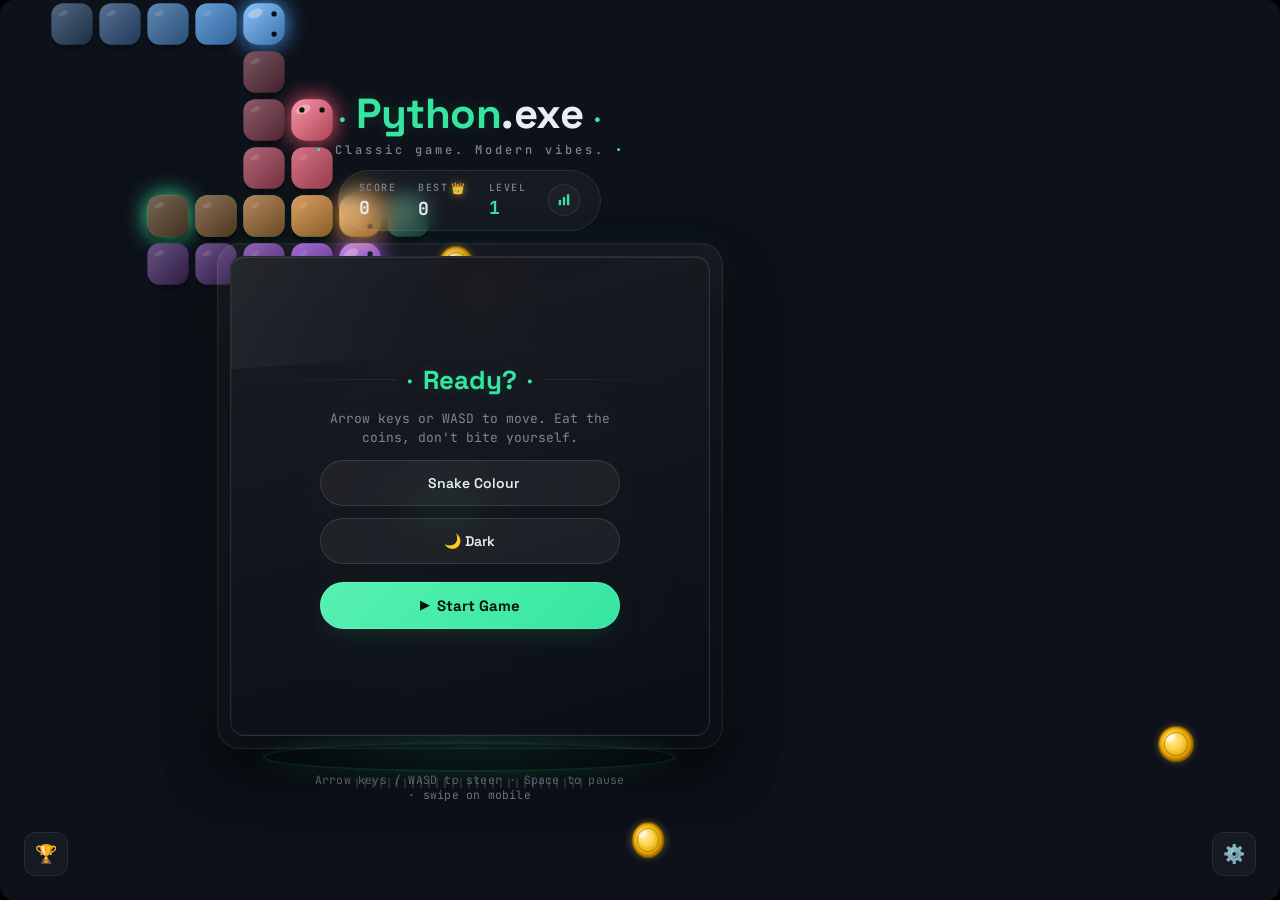
==== commit cbcaaeb7: "Refactor snake color selection: replace picker with button and modal for improved UI" ====
--- a/index.html
+++ b/index.html
@@ -58,19 +58,10 @@
         </h2>
         <p id="overlayText">Arrow keys or WASD to move. Eat the coins, don't bite yourself.</p>
 
-        <div class="snake-color-picker" id="snakeColorPicker">
-          <span class="picker-label">
-            <span class="h-line small"></span>
-            <span class="dot">&bull;</span> SNAKE COLOUR <span class="dot">&bull;</span>
-            <span class="h-line small"></span>
-          </span>
-          <div class="swatch-row">
-            <button class="color-swatch active" data-color="green" style="--swatch: #35E6A0" aria-label="Green snake"></button>
-            <button class="color-swatch" data-color="blue" style="--swatch: #4DA3FF" aria-label="Blue snake"></button>
-            <button class="color-swatch" data-color="purple" style="--swatch: #B24DFF" aria-label="Purple snake"></button>
-            <button class="color-swatch" data-color="orange" style="--swatch: #FFA53D" aria-label="Orange snake"></button>
-          </div>
-        </div>
+        <button class="theme-toggle" id="snakeColorBtn" type="button">
+          <span class="swatch-preview" id="swatchPreview" style="--swatch: #35E6A0"></span>
+          Snake Colour
+        </button>
 
         <button class="theme-toggle" id="themeToggleBtn" type="button">&#127769; Dark</button>
         <button class="btn-primary" id="startBtn"><span class="play-icon">&#9654;</span> Start Game</button>
@@ -95,6 +86,26 @@
   <button class="icon-btn corner-btn corner-btn-left" title="Best score">&#127942;</button>
   <button class="icon-btn corner-btn corner-btn-right" title="Settings">&#9881;&#65039;</button>
 
+  <div class="color-modal-backdrop" id="colorModalBackdrop">
+    <div class="color-modal">
+      <div class="color-modal-header">
+        <span>Snake Colour</span>
+        <button class="color-modal-close" id="colorModalClose" type="button" aria-label="Close">&#10005;</button>
+      </div>
+      <div class="color-modal-grid" id="colorModalGrid"></div>
+    </div>
+  </div>
+
+  <div class="color-modal-backdrop" id="colorModalBackdrop">
+    <div class="color-modal">
+      <div class="color-modal-header">
+        <span>&#127912; Snake Colour</span>
+        <button class="color-modal-close" id="colorModalClose" aria-label="Close">&times;</button>
+      </div>
+      <div class="color-modal-grid" id="colorModalGrid"></div>
+    </div>
+  </div>
+
   <script src="script.js"></script>
 </body>
 </html>
--- a/style.css
+++ b/style.css
@@ -29,9 +29,10 @@
   background: var(--bg);
   font-family: 'JetBrains Mono', monospace;
   color: var(--text);
-  padding: 24px;
+  padding: 32px 24px;
   position: relative;
-  overflow: hidden;
+  overflow-x: hidden;
+  overflow-y: auto;
   transition: background 0.8s ease;
 }
 
@@ -53,7 +54,7 @@
   display: flex;
   flex-direction: column;
   align-items: center;
-  gap: 14px;
+  gap: 12px;
   position: relative;
   z-index: 1;
 }
@@ -68,7 +69,7 @@
 h1 {
   font-family: 'Space Grotesk', sans-serif;
   font-weight: 700;
-  font-size: clamp(30px, 6vw, 46px);
+  font-size: clamp(28px, 5.5vw, 42px);
   margin: 0;
   letter-spacing: -0.5px;
   color: var(--text);
@@ -239,16 +240,35 @@
   position: absolute;
   inset: 12px;
   border-radius: var(--radius-md);
-  background: rgba(8, 10, 16, 0.86);
-  backdrop-filter: blur(6px);
+  background: linear-gradient(165deg, rgba(255, 255, 255, 0.07), rgba(255, 255, 255, 0.015)), rgba(8, 10, 16, 0.82);
+  backdrop-filter: blur(22px) saturate(1.4);
+  -webkit-backdrop-filter: blur(22px) saturate(1.4);
+  border: 1px solid rgba(255, 255, 255, 0.1);
+  box-shadow:
+    0 30px 60px rgba(0, 0, 0, 0.5),
+    0 0 0 1px rgba(255, 255, 255, 0.03) inset,
+    0 1px 0 rgba(255, 255, 255, 0.08) inset;
   display: none;
   align-items: center;
   justify-content: center;
   flex-direction: column;
-  gap: 10px;
+  gap: 12px;
   text-align: center;
-  padding: 20px;
+  padding: 26px 22px;
   z-index: 2;
+  overflow: hidden;
+}
+
+.overlay::before {
+  content: '';
+  position: absolute;
+  top: -60%;
+  left: -20%;
+  width: 140%;
+  height: 80%;
+  background: linear-gradient(115deg, rgba(255, 255, 255, 0.1), transparent 55%);
+  transform: rotate(-4deg);
+  pointer-events: none;
 }
 
 .overlay.show { display: flex; }
@@ -293,29 +313,33 @@
   line-height: 1.5;
 }
 
-.overlay button {
-  margin-top: 4px;
+.btn-primary {
+  margin-top: 6px;
   width: 100%;
   max-width: 300px;
   font-family: 'Space Grotesk', sans-serif;
-  font-weight: 600;
+  font-weight: 700;
   font-size: 15px;
-  padding: 12px 28px;
+  padding: 14px 28px;
   border-radius: 999px;
   border: none;
   cursor: pointer;
-  background: var(--accent);
+  background: linear-gradient(135deg, #57F0B3, var(--accent));
   color: #06140F;
-  box-shadow: 0 4px 24px -4px var(--accent-soft);
-  transition: transform 0.15s ease, filter 0.15s ease;
+  box-shadow: 0 8px 28px -6px var(--accent-soft), 0 0 0 1px rgba(255, 255, 255, 0.15) inset;
+  transition: transform 0.15s ease, filter 0.15s ease, box-shadow 0.2s ease;
   display: flex;
   align-items: center;
   justify-content: center;
   gap: 8px;
 }
 
-.overlay button:hover { filter: brightness(1.08); }
-.overlay button:active { transform: scale(0.97); }
+.btn-primary:hover {
+  filter: brightness(1.06);
+  box-shadow: 0 10px 34px -6px var(--accent-soft), 0 0 0 1px rgba(255, 255, 255, 0.2) inset;
+}
+
+.btn-primary:active { transform: scale(0.97); }
 
 .play-icon {
   font-size: 12px;
@@ -327,16 +351,24 @@
   font-size: 14px;
   width: 100%;
   max-width: 300px;
-  padding: 12px 18px;
+  padding: 13px 18px;
   border-radius: 999px;
-  border: 1px solid var(--panel-border);
-  background: var(--panel);
+  border: 1px solid rgba(255, 255, 255, 0.12);
+  background: rgba(255, 255, 255, 0.05);
   color: var(--text);
   cursor: pointer;
-  transition: border-color 0.2s ease, transform 0.15s ease, background 0.4s ease, color 0.4s ease;
-}
-
-.theme-toggle:hover { border-color: var(--accent); }
+  display: flex;
+  align-items: center;
+  justify-content: center;
+  gap: 8px;
+  transition: border-color 0.2s ease, transform 0.15s ease, background 0.3s ease, color 0.4s ease;
+}
+
+.theme-toggle:hover {
+  border-color: var(--accent);
+  background: rgba(255, 255, 255, 0.08);
+}
+
 .theme-toggle:active { transform: scale(0.97); }
 
 .snake-color-picker {
@@ -376,22 +408,24 @@
 }
 
 .color-swatch {
-  width: 30px;
-  height: 30px;
+  position: relative;
+  width: 34px;
+  height: 34px;
   border-radius: 50%;
-  border: 2px solid transparent;
+  border: none;
   background: var(--swatch);
-  box-shadow: 0 0 10px -2px var(--swatch);
+  background: radial-gradient(circle at 32% 28%, color-mix(in srgb, var(--swatch) 60%, white), var(--swatch));
+  box-shadow: 0 4px 10px -2px rgba(0, 0, 0, 0.5), 0 0 10px -2px var(--swatch);
   cursor: pointer;
   padding: 0;
-  transition: transform 0.15s ease, border-color 0.2s ease, box-shadow 0.2s ease;
-}
-
-.color-swatch:hover { transform: scale(1.1); }
+  transition: transform 0.15s ease, box-shadow 0.2s ease;
+}
+
+.color-swatch:hover { transform: scale(1.12); }
 
 .color-swatch.active {
-  border-color: var(--text);
-  box-shadow: 0 0 0 3px var(--panel-border), 0 0 14px 0 var(--swatch);
+  box-shadow: 0 0 0 3px rgba(255, 255, 255, 0.85), 0 0 18px 2px var(--swatch);
+  transform: scale(1.08);
 }
 
 .controls-hint {
@@ -510,14 +544,24 @@
 }
 
 body.theme-light .overlay {
-  background: rgba(255, 255, 255, 0.92);
+  background: linear-gradient(165deg, rgba(255, 255, 255, 0.75), rgba(255, 255, 255, 0.55));
+  border-color: rgba(15, 23, 42, 0.08);
+}
+
+body.theme-light .overlay::before {
+  background: linear-gradient(115deg, rgba(255, 255, 255, 0.5), transparent 55%);
+}
+
+body.theme-light .theme-toggle {
+  background: rgba(15, 23, 42, 0.05);
+  border-color: rgba(15, 23, 42, 0.12);
 }
 
 body.theme-light .board-wrap {
   background: linear-gradient(160deg, rgba(15, 23, 42, 0.06), rgba(15, 23, 42, 0.01));
 }
 
-body.theme-light .overlay button {
+body.theme-light .btn-primary {
   color: #FFFFFF;
 }
 
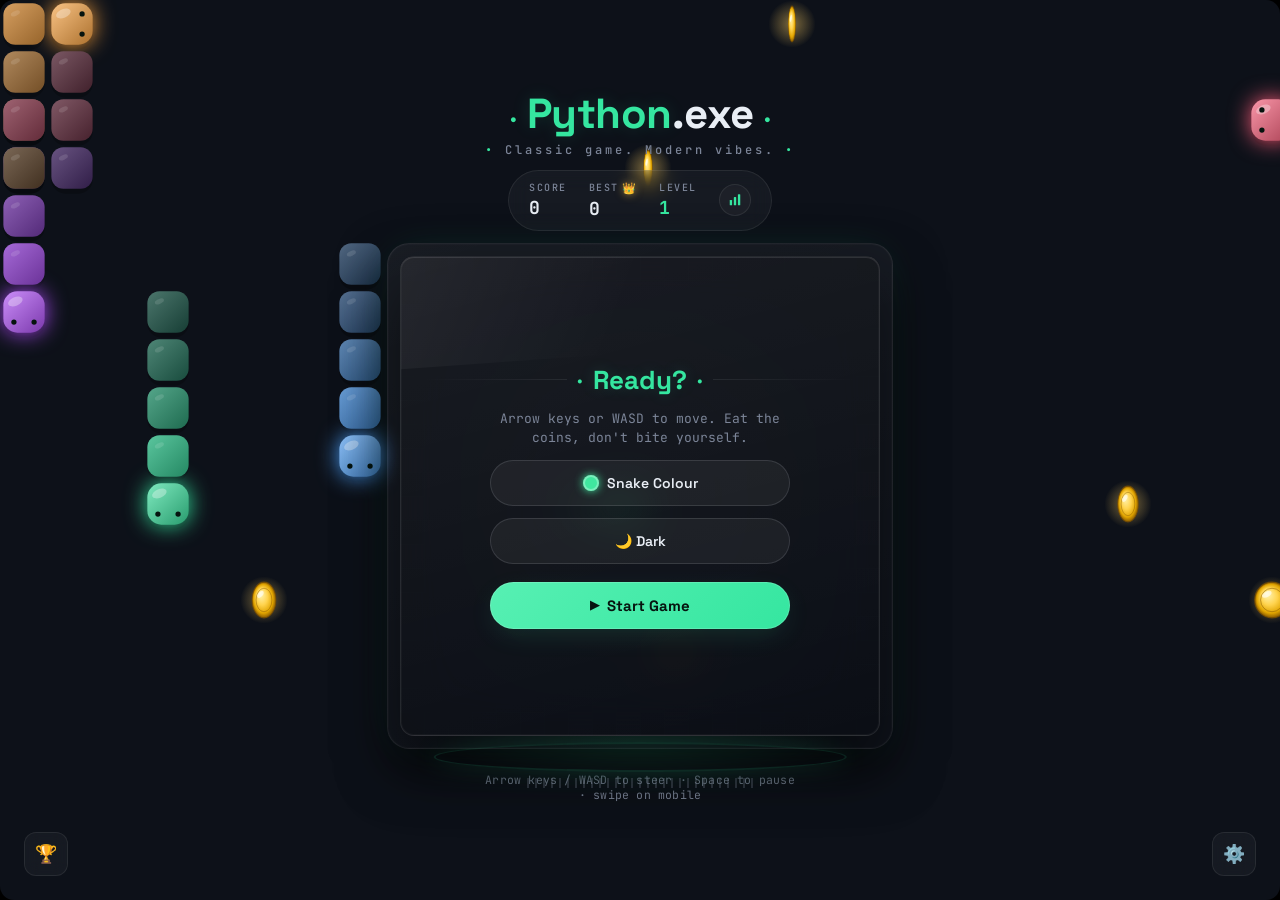
==== commit 7f4be328: "Add reset best score functionality: implement button event listener to reset top score" ====
--- a/index.html
+++ b/index.html
@@ -83,7 +83,7 @@
     </div>
   </div>
 
-  <button class="icon-btn corner-btn corner-btn-left" title="Best score">&#127942;</button>
+  <button class="icon-btn corner-btn corner-btn-left" id="resetBestBtn" title="Reset best score" aria-label="Reset best score">&#127942;</button>
   <button class="icon-btn corner-btn corner-btn-right" title="Settings">&#9881;&#65039;</button>
 
   <div class="color-modal-backdrop" id="colorModalBackdrop">
--- a/style.css
+++ b/style.css
@@ -567,4 +567,105 @@
 
 body.theme-light .icon-btn {
   color: var(--accent);
+}
+
+/* ============ Snake color picker modal ============ */
+
+.swatch-preview {
+  width: 16px;
+  height: 16px;
+  border-radius: 50%;
+  background: var(--swatch);
+  box-shadow: 0 0 8px var(--swatch), 0 0 0 2px rgba(255, 255, 255, 0.3) inset;
+  flex-shrink: 0;
+}
+
+.color-modal-backdrop {
+  position: fixed;
+  inset: 0;
+  z-index: 20;
+  display: none;
+  align-items: center;
+  justify-content: center;
+  background: rgba(0, 0, 0, 0.55);
+  backdrop-filter: blur(4px);
+  padding: 20px;
+}
+
+.color-modal-backdrop.show { display: flex; }
+
+.color-modal {
+  position: relative;
+  width: min(340px, 100%);
+  padding: 20px;
+  border-radius: 20px;
+  background: linear-gradient(165deg, rgba(255, 255, 255, 0.08), rgba(255, 255, 255, 0.02)), rgba(10, 12, 18, 0.92);
+  border: 1px solid rgba(255, 255, 255, 0.12);
+  backdrop-filter: blur(24px) saturate(1.4);
+  -webkit-backdrop-filter: blur(24px) saturate(1.4);
+  box-shadow: 0 30px 60px rgba(0, 0, 0, 0.55), 0 1px 0 rgba(255, 255, 255, 0.08) inset;
+  overflow: hidden;
+}
+
+.color-modal::before {
+  content: '';
+  position: absolute;
+  top: -60%;
+  left: -20%;
+  width: 140%;
+  height: 80%;
+  background: linear-gradient(115deg, rgba(255, 255, 255, 0.1), transparent 55%);
+  transform: rotate(-4deg);
+  pointer-events: none;
+}
+
+.color-modal-header {
+  display: flex;
+  align-items: center;
+  justify-content: space-between;
+  font-family: 'Space Grotesk', sans-serif;
+  font-weight: 700;
+  font-size: 15px;
+  color: var(--text);
+  margin-bottom: 16px;
+  position: relative;
+}
+
+.color-modal-close {
+  width: 26px;
+  height: 26px;
+  border-radius: 50%;
+  border: 1px solid var(--panel-border);
+  background: rgba(255, 255, 255, 0.05);
+  color: var(--text-dim);
+  cursor: pointer;
+  font-size: 16px;
+  line-height: 1;
+  display: flex;
+  align-items: center;
+  justify-content: center;
+  transition: color 0.2s ease, border-color 0.2s ease;
+}
+
+.color-modal-close:hover {
+  color: var(--text);
+  border-color: var(--accent);
+}
+
+.color-modal-grid {
+  position: relative;
+  display: grid;
+  grid-template-columns: repeat(5, 1fr);
+  gap: 14px;
+  justify-items: center;
+}
+
+body.theme-light .color-modal {
+  background: linear-gradient(165deg, rgba(255, 255, 255, 0.85), rgba(255, 255, 255, 0.65));
+  border-color: rgba(15, 23, 42, 0.08);
+}
+
+body.theme-light .color-modal-close {
+  background: rgba(15, 23, 42, 0.05);
+  border-color: rgba(15, 23, 42, 0.12);
 }
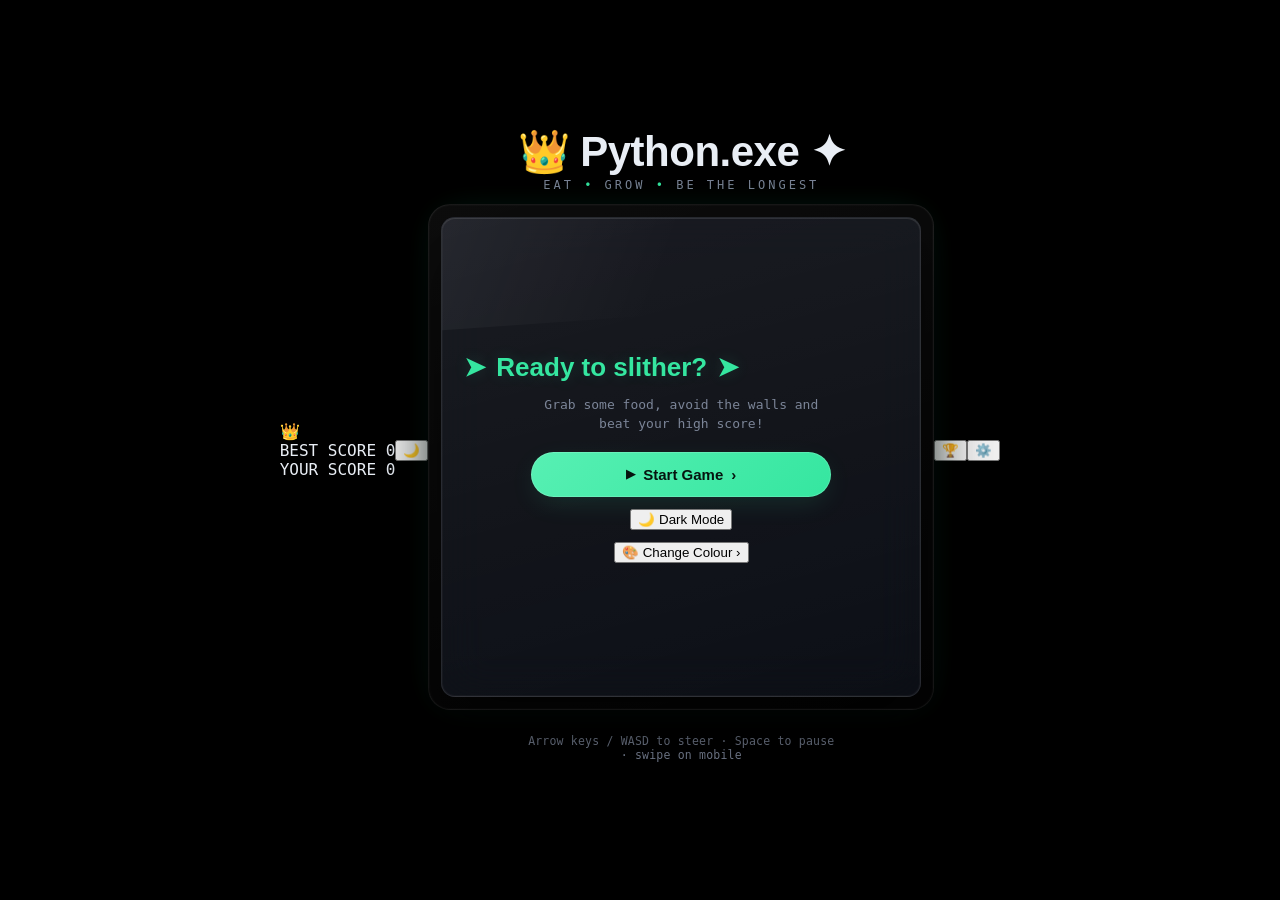
==== commit 046fa05a: "Update UI elements and assets: replace font styles, enhance HUD layout, and add new images" ====
--- a/index.html
+++ b/index.html
@@ -6,65 +6,67 @@
   <title>Python.exe</title>
   <link rel="preconnect" href="https://fonts.googleapis.com">
   <link rel="preconnect" href="https://fonts.gstatic.com" crossorigin>
-  <link href="https://fonts.googleapis.com/css2?family=Space+Grotesk:wght@500;600;700&family=JetBrains+Mono:wght@400;500;700&display=swap" rel="stylesheet">
+  <link href="https://fonts.googleapis.com/css2?family=Baloo+2:wght@600;700;800&family=Nunito:wght@500;600;700;800&display=swap" rel="stylesheet">
   <link rel="stylesheet" href="style.css">
 </head>
 <body>
 
-  <canvas id="bgCanvas"></canvas>
+  <div class="hud-corner hud-left">
+    <span class="hud-crown">&#128081;</span>
+    <div class="hud-stat">
+      <span class="hud-label">BEST SCORE</span>
+      <span class="hud-value" id="best">0</span>
+    </div>
+    <span class="hud-divider"></span>
+    <div class="hud-stat">
+      <span class="hud-label">YOUR SCORE</span>
+      <span class="hud-value" id="score">0</span>
+    </div>
+    <span class="hud-hidden-level" id="level" hidden>1</span>
+  </div>
+
+  <div class="hud-corner hud-right">
+    <div class="quick-swatch-row" id="quickSwatchRow"></div>
+    <span class="hud-divider"></span>
+    <button class="icon-circle" id="themeToggleBtn" title="Toggle dark / light mode">&#127769;</button>
+  </div>
 
   <div class="arcade">
     <div class="title-block">
-      <h1><span class="dot">&bull;</span> <span class="accent-text">Python</span>.exe <span class="dot">&bull;</span></h1>
-      <p class="tagline"><span class="dot">&bull;</span> Classic game. Modern vibes. <span class="dot">&bull;</span></p>
-    </div>
-
-    <div class="hud">
-      <div>
-        <span class="label">SCORE</span>
-        <span class="value" id="score">0</span>
-      </div>
-      <div>
-        <span class="label">BEST <span class="crown">&#128081;</span></span>
-        <span class="value" id="best">0</span>
-      </div>
-      <div>
-        <span class="label">LEVEL</span>
-        <span class="value" id="level">1</span>
-      </div>
-      <button class="mute-btn" id="muteBtn" title="Mute sound">
-        <svg class="bars-icon" viewBox="0 0 24 24" width="14" height="14">
-          <rect x="3" y="12" width="4" height="9" rx="1"></rect>
-          <rect x="10" y="7" width="4" height="14" rx="1"></rect>
-          <rect x="17" y="2" width="4" height="19" rx="1"></rect>
-        </svg>
-      </button>
+      <h1 class="game-logo">
+        <span class="logo-crown">&#128081;</span>
+        <span class="logo-title-row">
+          <span class="logo-line">Python</span><span class="logo-line logo-line-2">.exe</span>
+        </span>
+        <span class="logo-sparkle">&#10022;</span>
+      </h1>
+      <p class="tagline">EAT <span class="dot">&bull;</span> GROW <span class="dot">&bull;</span> BE THE LONGEST</p>
     </div>
 
     <div class="board-wrap">
-      <div class="pedestal">
-        <div class="pedestal-glow"></div>
-        <div class="pedestal-ring"></div>
-        <div class="pedestal-ticks"></div>
-      </div>
       <canvas id="game" width="480" height="480"></canvas>
+
       <div class="overlay show" id="overlay">
         <h2 class="overlay-heading">
-          <span class="h-line"></span>
-          <span class="dot">&bull;</span>
-          <span id="overlayTitle">Ready?</span>
-          <span class="dot">&bull;</span>
-          <span class="h-line"></span>
+          <span class="leaf-accent">&#10148;</span>
+          <span id="overlayTitle">Ready to slither?</span>
+          <span class="leaf-accent flip">&#10148;</span>
         </h2>
-        <p id="overlayText">Arrow keys or WASD to move. Eat the coins, don't bite yourself.</p>
+        <p id="overlayText">Grab some food, avoid the walls and beat your high score!</p>
 
-        <button class="theme-toggle" id="snakeColorBtn" type="button">
-          <span class="swatch-preview" id="swatchPreview" style="--swatch: #35E6A0"></span>
-          Snake Colour
+        <button class="btn-primary" id="startBtn">
+          <span class="play-icon">&#9654;</span> Start Game <span class="chevron">&#8250;</span>
         </button>
 
-        <button class="theme-toggle" id="themeToggleBtn" type="button">&#127769; Dark</button>
-        <button class="btn-primary" id="startBtn"><span class="play-icon">&#9654;</span> Start Game</button>
+        <button class="option-row" id="darkModeRow" type="button">
+          <span class="option-left"><span class="option-icon">&#127769;</span> Dark Mode</span>
+          <span class="switch" id="darkModeSwitch"><span class="switch-thumb"></span></span>
+        </button>
+
+        <button class="option-row" id="changeColourBtn" type="button">
+          <span class="option-left"><span class="option-icon">&#127912;</span> Change Colour</span>
+          <span class="chevron">&#8250;</span>
+        </button>
       </div>
     </div>
 
@@ -83,8 +85,8 @@
     </div>
   </div>
 
-  <button class="icon-btn corner-btn corner-btn-left" id="resetBestBtn" title="Reset best score" aria-label="Reset best score">&#127942;</button>
-  <button class="icon-btn corner-btn corner-btn-right" title="Settings">&#9881;&#65039;</button>
+  <button class="icon-square corner-btn corner-btn-left" id="trophyBtn" title="Best score">&#127942;</button>
+  <button class="icon-square corner-btn corner-btn-right" id="settingsBtn" title="Sound">&#9881;&#65039;</button>
 
   <div class="color-modal-backdrop" id="colorModalBackdrop">
     <div class="color-modal">
@@ -96,16 +98,6 @@
     </div>
   </div>
 
-  <div class="color-modal-backdrop" id="colorModalBackdrop">
-    <div class="color-modal">
-      <div class="color-modal-header">
-        <span>&#127912; Snake Colour</span>
-        <button class="color-modal-close" id="colorModalClose" aria-label="Close">&times;</button>
-      </div>
-      <div class="color-modal-grid" id="colorModalGrid"></div>
-    </div>
-  </div>
-
   <script src="script.js"></script>
 </body>
 </html>
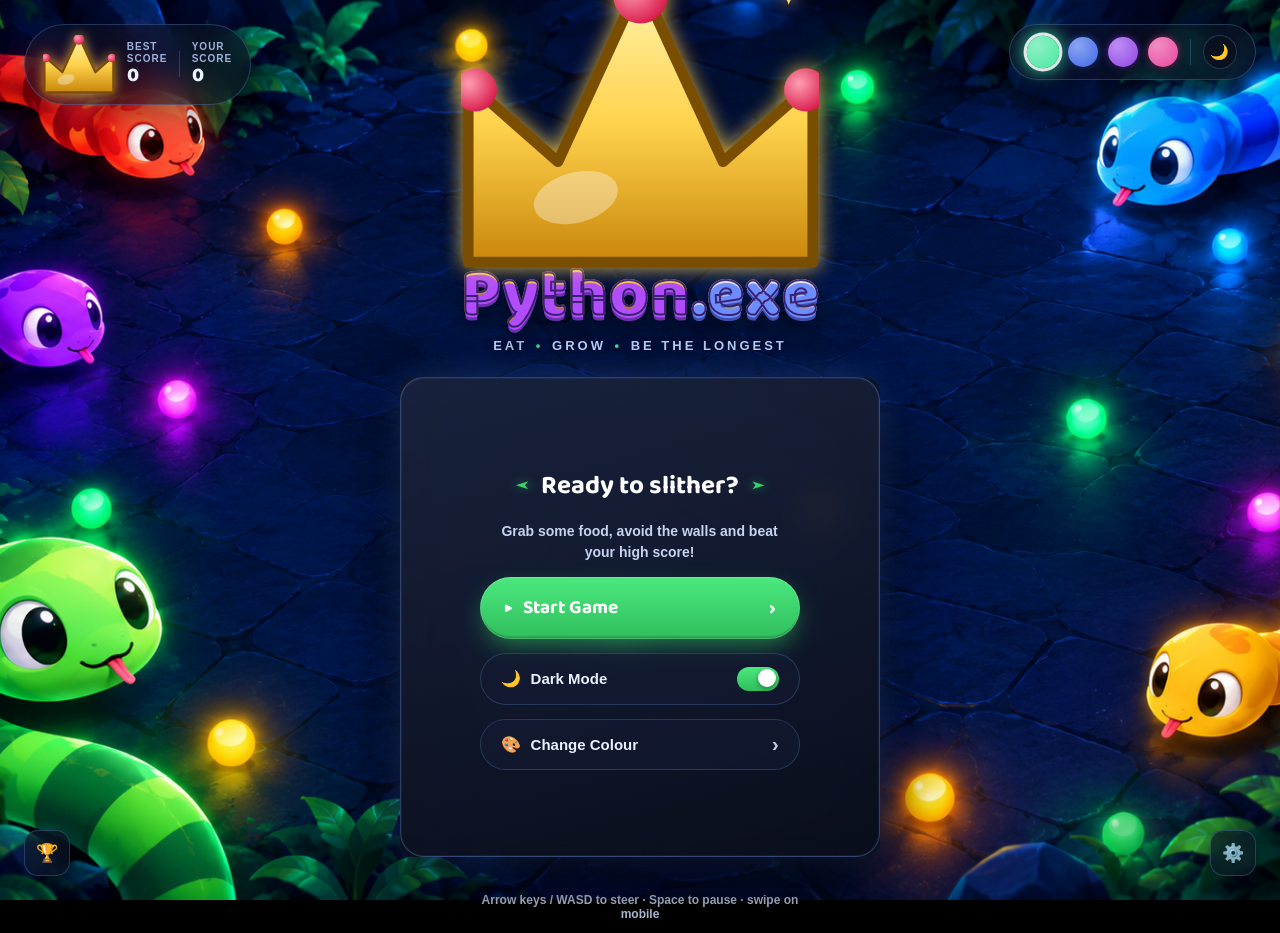
==== commit 36c555f6: "Add crown SVG graphics to HUD and logo: replace text crown with detailed SVG representation" ====
--- a/index.html
+++ b/index.html
@@ -11,8 +11,28 @@
 </head>
 <body>
 
+  <svg width="0" height="0" style="position:absolute" aria-hidden="true">
+    <defs>
+      <linearGradient id="crownGold" x1="0" y1="0" x2="0" y2="1">
+        <stop offset="0" stop-color="#FFF3B0"/>
+        <stop offset="0.5" stop-color="#FFD34D"/>
+        <stop offset="1" stop-color="#C9860A"/>
+      </linearGradient>
+      <radialGradient id="crownJewel" cx="35%" cy="35%" r="70%">
+        <stop offset="0" stop-color="#FF9EB3"/>
+        <stop offset="1" stop-color="#D81B4A"/>
+      </radialGradient>
+    </defs>
+  </svg>
+
   <div class="hud-corner hud-left">
-    <span class="hud-crown">&#128081;</span>
+    <svg class="hud-crown" viewBox="0 0 100 82" xmlns="http://www.w3.org/2000/svg">
+      <path d="M2 80 L2 30 L27 52 L50 2 L73 52 L98 30 L98 80 Z" fill="url(#crownGold)" stroke="#7A4E00" stroke-width="3" stroke-linejoin="round"/>
+      <ellipse cx="32" cy="62" rx="12" ry="7" fill="#FFFFFF" opacity="0.35" transform="rotate(-15 32 62)"/>
+      <circle cx="50" cy="6" r="7.5" fill="url(#crownJewel)"/>
+      <circle cx="4" cy="32" r="6" fill="url(#crownJewel)"/>
+      <circle cx="96" cy="32" r="6" fill="url(#crownJewel)"/>
+    </svg>
     <div class="hud-stat">
       <span class="hud-label">BEST SCORE</span>
       <span class="hud-value" id="best">0</span>
@@ -34,7 +54,13 @@
   <div class="arcade">
     <div class="title-block">
       <h1 class="game-logo">
-        <span class="logo-crown">&#128081;</span>
+        <svg class="logo-crown" viewBox="0 0 100 82" xmlns="http://www.w3.org/2000/svg">
+          <path d="M2 80 L2 30 L27 52 L50 2 L73 52 L98 30 L98 80 Z" fill="url(#crownGold)" stroke="#7A4E00" stroke-width="3" stroke-linejoin="round"/>
+          <ellipse cx="32" cy="62" rx="12" ry="7" fill="#FFFFFF" opacity="0.35" transform="rotate(-15 32 62)"/>
+          <circle cx="50" cy="6" r="7.5" fill="url(#crownJewel)"/>
+          <circle cx="4" cy="32" r="6" fill="url(#crownJewel)"/>
+          <circle cx="96" cy="32" r="6" fill="url(#crownJewel)"/>
+        </svg>
         <span class="logo-title-row">
           <span class="logo-line">Python</span><span class="logo-line logo-line-2">.exe</span>
         </span>
--- a/style.css
+++ b/style.css
@@ -1,24 +1,22 @@
 :root {
   --bg: #000000;
-  --panel: rgba(255, 255, 255, 0.04);
-  --panel-border: rgba(255, 255, 255, 0.08);
-  --text: #E9EEF5;
-  --text-dim: #7C8598;
+  --panel: rgba(12, 18, 34, 0.6);
+  --panel-border: rgba(120, 170, 255, 0.25);
+  --text: #EAF1FF;
+  --text-dim: #9FB3D9;
   --accent: #35E6A0;
   --accent-soft: rgba(53, 230, 160, 0.16);
-  --accent2: #8C6BFF;
-  --accent2-soft: rgba(140, 107, 255, 0.18);
+  --green: #34D566;
+  --green-dark: #16A34A;
   --berry: #FF5C7A;
   --danger: #FF5C7A;
-  --radius-lg: 22px;
-  --radius-md: 14px;
+  --radius-lg: 24px;
+  --radius-md: 16px;
 }
 
 * { box-sizing: border-box; }
 
-html, body {
-  height: 100%;
-}
+html, body { height: 100%; }
 
 body {
   margin: 0;
@@ -26,35 +24,105 @@
   display: flex;
   align-items: center;
   justify-content: center;
-  background: var(--bg);
-  font-family: 'JetBrains Mono', monospace;
+  background: url('images/background.png') center / cover no-repeat fixed, var(--bg);
+  font-family: 'Nunito', sans-serif;
   color: var(--text);
   padding: 32px 24px;
   position: relative;
   overflow-x: hidden;
   overflow-y: auto;
-  transition: background 0.8s ease;
-}
-
-/* ============ Animated background ============ */
-
-#bgCanvas {
+  transition: background 0.4s ease;
+}
+
+/* While an actual game is running, drop the artwork and go plain black */
+body.game-active {
+  background: var(--bg);
+}
+
+/* ============ Corner HUD panels ============ */
+
+.hud-corner {
   position: fixed;
-  inset: 0;
-  width: 100%;
-  height: 100%;
-  z-index: 0;
-  pointer-events: none;
-  display: block;
-}
-
-/* ============ Foreground layout ============ */
+  top: 24px;
+  z-index: 5;
+  display: flex;
+  align-items: center;
+  gap: 12px;
+  background: var(--panel);
+  border: 1px solid var(--panel-border);
+  border-radius: 999px;
+  padding: 10px 18px;
+  backdrop-filter: blur(14px);
+  box-shadow: 0 10px 30px rgba(0, 0, 0, 0.35);
+}
+
+.hud-left { left: 24px; }
+.hud-right { right: 24px; }
+
+.hud-crown {
+  font-size: 20px;
+  filter: drop-shadow(0 0 6px rgba(255, 200, 70, 0.7));
+}
+
+.hud-stat {
+  display: flex;
+  flex-direction: column;
+  line-height: 1.15;
+}
+
+.hud-label {
+  font-size: 10px;
+  letter-spacing: 1px;
+  color: var(--text-dim);
+  font-weight: 700;
+}
+
+.hud-value {
+  font-size: 20px;
+  font-weight: 800;
+  font-family: 'Baloo 2', sans-serif;
+  color: var(--text);
+}
+
+.hud-divider {
+  width: 1px;
+  height: 26px;
+  background: var(--panel-border);
+}
+
+.hud-hidden-level { display: none; }
+
+.quick-swatch-row {
+  display: flex;
+  align-items: center;
+  gap: 10px;
+}
+
+.icon-circle {
+  width: 34px;
+  height: 34px;
+  border-radius: 50%;
+  border: 1px solid var(--panel-border);
+  background: rgba(10, 14, 26, 0.7);
+  color: var(--text);
+  font-size: 15px;
+  cursor: pointer;
+  display: flex;
+  align-items: center;
+  justify-content: center;
+  transition: transform 0.15s ease, border-color 0.2s ease;
+}
+
+.icon-circle:hover { border-color: var(--accent); transform: translateY(-1px); }
+.icon-circle:active { transform: scale(0.94); }
+
+/* ============ Layout ============ */
 
 .arcade {
   display: flex;
   flex-direction: column;
   align-items: center;
-  gap: 12px;
+  gap: 14px;
   position: relative;
   z-index: 1;
 }
@@ -63,354 +131,340 @@
   display: flex;
   flex-direction: column;
   align-items: center;
-  gap: 2px;
-}
-
-h1 {
-  font-family: 'Space Grotesk', sans-serif;
-  font-weight: 700;
-  font-size: clamp(28px, 5.5vw, 42px);
+  gap: 4px;
+  margin-top: 8px;
+}
+
+.game-logo {
+  position: relative;
   margin: 0;
-  letter-spacing: -0.5px;
-  color: var(--text);
-}
-
-h1 .dot {
-  color: var(--accent);
-  font-size: 0.4em;
-  vertical-align: middle;
-}
-
-.accent-text {
-  color: var(--accent);
-  text-shadow: 0 0 18px var(--accent-soft);
+  display: flex;
+  flex-direction: column;
+  align-items: center;
+  line-height: 0.92;
+  font-family: 'Baloo 2', sans-serif;
+  font-weight: 800;
+  font-size: clamp(42px, 8vw, 68px);
+  letter-spacing: 1px;
+}
+
+.logo-title-row {
+  display: inline-flex;
+  align-items: baseline;
+}
+
+.logo-line {
+  background: linear-gradient(180deg, #FFE27A 0%, #FFB238 55%, #FF9A1F 100%);
+  -webkit-background-clip: text;
+  background-clip: text;
+  color: transparent;
+  -webkit-text-stroke: 2px #3B2270;
+  text-shadow:
+    0 3px 0 #B24DFF,
+    0 6px 0 #6D2FAE,
+    0 14px 22px rgba(0, 0, 0, 0.55);
+}
+
+.logo-line-2 {
+  background: linear-gradient(180deg, #FFFFFF 0%, #D8E2FF 60%, #AFC0FF 100%);
+  -webkit-background-clip: text;
+  background-clip: text;
+  color: transparent;
+  -webkit-text-stroke: 2px #3B2270;
+  text-shadow:
+    0 3px 0 #6D8CFF,
+    0 6px 0 #3E4FAE,
+    0 14px 22px rgba(0, 0, 0, 0.55);
+}
+
+.logo-crown {
+  font-size: 0.42em;
+  filter: drop-shadow(0 0 10px rgba(255, 205, 70, 0.85));
+  margin-bottom: -4px;
+}
+
+.logo-sparkle {
+  position: absolute;
+  top: 4%;
+  right: 6%;
+  font-size: 22px;
+  color: #FFE27A;
+  filter: drop-shadow(0 0 8px rgba(255, 226, 122, 0.9));
 }
 
 .tagline {
-  margin: 0;
-  font-size: 12px;
+  margin: 6px 0 0;
+  font-size: 13px;
   letter-spacing: 3px;
-  color: var(--text-dim);
-  font-weight: 500;
-}
-
-.tagline .dot {
-  color: var(--accent);
-}
-
-.hud {
-  display: flex;
-  align-items: center;
-  gap: 22px;
-  font-family: 'JetBrains Mono', monospace;
-  font-size: 13px;
-  background: var(--panel);
-  border: 1px solid var(--panel-border);
-  padding: 10px 20px;
-  border-radius: 999px;
-  backdrop-filter: blur(10px);
-}
-
-.hud .label {
-  color: var(--text-dim);
-  letter-spacing: 1.5px;
-  font-size: 10px;
-  display: flex;
-  align-items: center;
-  gap: 3px;
-  margin-bottom: 2px;
-  font-weight: 500;
-}
-
-.hud .crown {
-  font-size: 11px;
-  filter: drop-shadow(0 0 4px rgba(255, 200, 80, 0.6));
-}
-
-.hud .value {
-  font-weight: 700;
-  font-size: 18px;
-  color: var(--text);
-  font-variant-numeric: tabular-nums;
-}
-
-#level {
-  color: var(--accent);
-  transition: color 0.6s ease;
-}
-
-body.level2 #level { color: var(--accent2); }
-
-.mute-btn {
-  border: 1px solid var(--panel-border);
-  background: rgba(255, 255, 255, 0.03);
-  border-radius: 999px;
-  width: 32px;
-  height: 32px;
-  display: flex;
-  align-items: center;
-  justify-content: center;
-  cursor: pointer;
-  transition: border-color 0.2s ease, transform 0.15s ease;
-}
-
-.mute-btn .bars-icon rect {
-  fill: var(--accent);
-  transition: fill 0.3s ease;
-}
-
-.mute-btn.muted .bars-icon rect {
-  fill: var(--text-dim);
-}
-
-.mute-btn:hover { border-color: var(--accent); }
-.mute-btn:active { transform: scale(0.92); }
+  font-weight: 700;
+  color: #BFD3FF;
+  text-shadow: 0 2px 6px rgba(0, 0, 0, 0.5);
+}
+
+.tagline .dot { color: var(--accent); margin: 0 2px; }
+
+/* ============ Board + overlay card ============ */
 
 .board-wrap {
   position: relative;
   border-radius: var(--radius-lg);
-  padding: 12px;
-  background: linear-gradient(160deg, rgba(255, 255, 255, 0.05), rgba(255, 255, 255, 0.01));
-  border: 1px solid var(--panel-border);
-  box-shadow:
-    0 20px 50px rgba(0, 0, 0, 0.5),
-    0 0 0 1px rgba(255, 255, 255, 0.02) inset,
-    0 0 40px -10px var(--accent-soft);
-  transition: box-shadow 0.8s ease;
-}
-
-body.level2 .board-wrap {
-  box-shadow:
-    0 20px 50px rgba(0, 0, 0, 0.5),
-    0 0 0 1px rgba(255, 255, 255, 0.02) inset,
-    0 0 40px -6px var(--accent2-soft);
+  padding: 10px;
 }
 
 canvas {
   display: block;
   border-radius: var(--radius-md);
   background: #0D1119;
-  position: relative;
-  z-index: 1;
-}
-
-/* Glowing pedestal beneath the board/card */
-.pedestal {
-  position: absolute;
-  left: 50%;
-  bottom: -34px;
-  transform: translateX(-50%);
-  width: 82%;
-  height: 60px;
-  z-index: 0;
-  pointer-events: none;
-}
-
-.pedestal-glow {
-  position: absolute;
-  inset: -20px 0 0 0;
-  background: radial-gradient(ellipse at center, var(--accent-soft) 0%, transparent 70%);
-  filter: blur(6px);
-}
-
-.pedestal-ring {
-  position: absolute;
-  left: 50%;
-  bottom: 10px;
-  transform: translateX(-50%);
-  width: 100%;
-  height: 30px;
-  border-radius: 50%;
-  border: 2px solid var(--accent-soft);
-  box-shadow: 0 0 24px 2px var(--accent-soft);
-}
-
-.pedestal-ticks {
-  position: absolute;
-  left: 50%;
-  bottom: -6px;
-  transform: translateX(-50%);
-  width: 55%;
-  height: 10px;
-  background-image: repeating-linear-gradient(90deg, var(--text-dim) 0 2px, transparent 2px 8px);
-  opacity: 0.3;
+  box-shadow: 0 20px 50px rgba(0, 0, 0, 0.5);
 }
 
 .overlay {
   position: absolute;
-  inset: 12px;
-  border-radius: var(--radius-md);
-  background: linear-gradient(165deg, rgba(255, 255, 255, 0.07), rgba(255, 255, 255, 0.015)), rgba(8, 10, 16, 0.82);
-  backdrop-filter: blur(22px) saturate(1.4);
-  -webkit-backdrop-filter: blur(22px) saturate(1.4);
-  border: 1px solid rgba(255, 255, 255, 0.1);
+  inset: 10px;
+  border-radius: var(--radius-lg);
+  background: linear-gradient(165deg, rgba(30, 41, 74, 0.72), rgba(10, 14, 28, 0.82));
+  border: 1px solid rgba(120, 170, 255, 0.3);
+  backdrop-filter: blur(18px) saturate(1.3);
+  -webkit-backdrop-filter: blur(18px) saturate(1.3);
   box-shadow:
-    0 30px 60px rgba(0, 0, 0, 0.5),
-    0 0 0 1px rgba(255, 255, 255, 0.03) inset,
-    0 1px 0 rgba(255, 255, 255, 0.08) inset;
+    0 30px 70px rgba(0, 0, 0, 0.55),
+    0 0 0 1px rgba(120, 170, 255, 0.08) inset,
+    0 0 40px -10px rgba(90, 140, 255, 0.5);
   display: none;
   align-items: center;
   justify-content: center;
   flex-direction: column;
+  gap: 14px;
+  text-align: center;
+  padding: 28px 24px;
+  z-index: 2;
+}
+
+.overlay.show { display: flex; }
+
+.overlay-heading {
+  display: flex;
+  align-items: center;
   gap: 12px;
-  text-align: center;
-  padding: 26px 22px;
-  z-index: 2;
-  overflow: hidden;
-}
-
-.overlay::before {
-  content: '';
-  position: absolute;
-  top: -60%;
-  left: -20%;
-  width: 140%;
-  height: 80%;
-  background: linear-gradient(115deg, rgba(255, 255, 255, 0.1), transparent 55%);
-  transform: rotate(-4deg);
-  pointer-events: none;
-}
-
-.overlay.show { display: flex; }
-
-.overlay-heading {
-  display: flex;
-  align-items: center;
-  gap: 10px;
-  width: 100%;
   margin: 0;
-  font-family: 'Space Grotesk', sans-serif;
+  font-family: 'Baloo 2', sans-serif;
   font-weight: 700;
   font-size: 26px;
-  color: var(--accent);
-  text-shadow: 0 0 16px var(--accent-soft);
-}
-
-.overlay-heading #overlayTitle {
-  white-space: nowrap;
-}
-
-.overlay-heading .dot {
-  font-size: 14px;
-  flex-shrink: 0;
-}
-
-.overlay-heading .h-line {
-  flex: 1;
-  height: 1px;
-  background: linear-gradient(90deg, transparent, var(--panel-border));
-}
-
-.overlay-heading .h-line:last-of-type {
-  background: linear-gradient(90deg, var(--panel-border), transparent);
+  color: #FFFFFF;
+}
+
+.leaf-accent {
+  display: inline-block;
+  color: var(--green);
+  font-size: 16px;
+  transform: rotate(180deg) scaleY(0.7);
+  filter: drop-shadow(0 0 6px rgba(52, 213, 102, 0.6));
+}
+
+.leaf-accent.flip {
+  transform: rotate(0deg) scaleY(0.7);
 }
 
 .overlay p {
   margin: 0;
-  color: var(--text-dim);
-  font-size: 13px;
+  color: #C7D4F0;
+  font-size: 14px;
   max-width: 300px;
   line-height: 1.5;
+  font-weight: 600;
 }
 
 .btn-primary {
-  margin-top: 6px;
   width: 100%;
-  max-width: 300px;
-  font-family: 'Space Grotesk', sans-serif;
-  font-weight: 700;
-  font-size: 15px;
-  padding: 14px 28px;
+  max-width: 320px;
+  font-family: 'Baloo 2', sans-serif;
+  font-weight: 700;
+  font-size: 19px;
+  padding: 15px 24px;
   border-radius: 999px;
   border: none;
   cursor: pointer;
-  background: linear-gradient(135deg, #57F0B3, var(--accent));
+  background: linear-gradient(180deg, #4CE87F 0%, #2FBE5C 100%);
+  color: #FFFFFF;
+  box-shadow:
+    0 10px 26px -6px rgba(46, 200, 100, 0.65),
+    0 0 0 1px rgba(255, 255, 255, 0.15) inset,
+    0 -3px 0 rgba(0, 0, 0, 0.15) inset;
+  transition: transform 0.15s ease, filter 0.15s ease;
+  display: flex;
+  align-items: center;
+  justify-content: center;
+  gap: 10px;
+}
+
+.btn-primary:hover { filter: brightness(1.06); }
+.btn-primary:active { transform: scale(0.97); }
+
+.play-icon { font-size: 14px; }
+.chevron { font-size: 20px; font-weight: 800; opacity: 0.85; margin-left: auto; }
+
+.option-row {
+  width: 100%;
+  max-width: 320px;
+  display: flex;
+  align-items: center;
+  justify-content: space-between;
+  padding: 13px 20px;
+  border-radius: 999px;
+  border: 1px solid rgba(120, 170, 255, 0.22);
+  background: rgba(20, 28, 52, 0.6);
+  color: var(--text);
+  font-family: 'Nunito', sans-serif;
+  font-weight: 700;
+  font-size: 15px;
+  cursor: pointer;
+  transition: border-color 0.2s ease, background 0.2s ease, transform 0.15s ease;
+}
+
+.option-row:hover { border-color: rgba(120, 170, 255, 0.45); }
+.option-row:active { transform: scale(0.98); }
+
+.option-left {
+  display: flex;
+  align-items: center;
+  gap: 10px;
+}
+
+.option-icon { font-size: 16px; }
+
+.switch {
+  width: 42px;
+  height: 24px;
+  border-radius: 999px;
+  background: rgba(255, 255, 255, 0.15);
+  position: relative;
+  transition: background 0.25s ease;
+  flex-shrink: 0;
+}
+
+.switch-thumb {
+  position: absolute;
+  top: 3px;
+  left: 3px;
+  width: 18px;
+  height: 18px;
+  border-radius: 50%;
+  background: #FFFFFF;
+  box-shadow: 0 2px 5px rgba(0, 0, 0, 0.35);
+  transition: transform 0.25s ease;
+}
+
+.switch.on {
+  background: linear-gradient(180deg, #4CE87F, #2FBE5C);
+}
+
+.switch.on .switch-thumb {
+  transform: translateX(18px);
+}
+
+.controls-hint {
+  font-size: 12px;
+  color: #C7D4F0;
+  text-align: center;
+  max-width: 320px;
+  font-weight: 600;
+  text-shadow: 0 2px 6px rgba(0, 0, 0, 0.6);
+}
+
+.dpad {
+  display: none;
+  grid-template-columns: repeat(3, 52px);
+  grid-template-rows: repeat(3, 52px);
+  gap: 6px;
+  margin-top: 4px;
+}
+
+.dpad button {
+  border: 1px solid var(--panel-border);
+  border-radius: 12px;
+  background: var(--panel);
+  color: var(--accent);
+  font-size: 17px;
+  display: flex;
+  align-items: center;
+  justify-content: center;
+  transition: background 0.3s ease, transform 0.1s ease;
+}
+
+.dpad button:active {
+  background: var(--accent-soft);
+  transform: scale(0.94);
+}
+
+@media (max-width: 560px) {
+  .dpad { display: grid; }
+  .hud-corner { position: static; margin-bottom: 10px; }
+  .hud-left, .hud-right { justify-content: center; }
+}
+
+/* ============ Corner icon buttons ============ */
+
+.icon-square {
+  position: fixed;
+  z-index: 5;
+  bottom: 24px;
+  width: 46px;
+  height: 46px;
+  border-radius: 14px;
+  border: 1px solid var(--panel-border);
+  background: var(--panel);
+  color: var(--text);
+  font-size: 18px;
+  display: flex;
+  align-items: center;
+  justify-content: center;
+  cursor: pointer;
+  backdrop-filter: blur(12px);
+  box-shadow: 0 10px 24px rgba(0, 0, 0, 0.35);
+  transition: transform 0.15s ease, border-color 0.2s ease;
+}
+
+.icon-square:hover { border-color: var(--accent); transform: translateY(-2px); }
+.icon-square:active { transform: scale(0.94); }
+
+.corner-btn-left { left: 24px; }
+.corner-btn-right { right: 24px; }
+
+.icon-square.muted { color: var(--text-dim); }
+
+/* ============ Level-up toast (in-game) ============ */
+
+.level-toast {
+  position: absolute;
+  top: 16px;
+  left: 50%;
+  transform: translateX(-50%);
+  font-family: 'Baloo 2', sans-serif;
+  font-weight: 700;
+  font-size: 20px;
+  letter-spacing: 0.5px;
+  padding: 9px 22px;
+  border-radius: 999px;
+  background: linear-gradient(180deg, #4CE87F, #2FBE5C);
   color: #06140F;
-  box-shadow: 0 8px 28px -6px var(--accent-soft), 0 0 0 1px rgba(255, 255, 255, 0.15) inset;
-  transition: transform 0.15s ease, filter 0.15s ease, box-shadow 0.2s ease;
-  display: flex;
-  align-items: center;
-  justify-content: center;
-  gap: 8px;
-}
-
-.btn-primary:hover {
-  filter: brightness(1.06);
-  box-shadow: 0 10px 34px -6px var(--accent-soft), 0 0 0 1px rgba(255, 255, 255, 0.2) inset;
-}
-
-.btn-primary:active { transform: scale(0.97); }
-
-.play-icon {
-  font-size: 12px;
-}
-
-.theme-toggle {
-  font-family: 'Space Grotesk', sans-serif;
-  font-weight: 600;
-  font-size: 14px;
-  width: 100%;
-  max-width: 300px;
-  padding: 13px 18px;
-  border-radius: 999px;
-  border: 1px solid rgba(255, 255, 255, 0.12);
-  background: rgba(255, 255, 255, 0.05);
-  color: var(--text);
-  cursor: pointer;
-  display: flex;
-  align-items: center;
-  justify-content: center;
-  gap: 8px;
-  transition: border-color 0.2s ease, transform 0.15s ease, background 0.3s ease, color 0.4s ease;
-}
-
-.theme-toggle:hover {
-  border-color: var(--accent);
-  background: rgba(255, 255, 255, 0.08);
-}
-
-.theme-toggle:active { transform: scale(0.97); }
-
-.snake-color-picker {
-  display: flex;
-  flex-direction: column;
-  align-items: center;
-  gap: 10px;
-  margin: 4px 0;
-}
-
-.picker-label {
-  display: flex;
-  align-items: center;
-  gap: 6px;
-  font-size: 10px;
-  letter-spacing: 1.5px;
-  color: var(--text-dim);
-  font-weight: 500;
-  width: 100%;
-  max-width: 260px;
-}
-
-.picker-label .dot {
-  color: var(--accent);
-  flex-shrink: 0;
-}
-
-.picker-label .h-line.small {
-  flex: 1;
-  height: 1px;
-  background: var(--panel-border);
-}
-
-.swatch-row {
-  display: flex;
-  gap: 12px;
-}
+  box-shadow: 0 10px 30px -6px rgba(46, 200, 100, 0.6);
+  opacity: 1;
+  transition: opacity 0.7s ease, transform 0.7s ease;
+  pointer-events: none;
+  z-index: 5;
+}
+
+.level-toast.fade {
+  opacity: 0;
+  transform: translateX(-50%) translateY(-10px);
+}
+
+/* ============ Snake color picker modal ============ */
 
 .color-swatch {
   position: relative;
-  width: 34px;
-  height: 34px;
+  width: 30px;
+  height: 30px;
   border-radius: 50%;
   border: none;
   background: var(--swatch);
@@ -428,158 +482,6 @@
   transform: scale(1.08);
 }
 
-.controls-hint {
-  font-size: 11.5px;
-  color: var(--text-dim);
-  text-align: center;
-  max-width: 320px;
-  letter-spacing: 0.2px;
-}
-
-.dpad {
-  display: none;
-  grid-template-columns: repeat(3, 52px);
-  grid-template-rows: repeat(3, 52px);
-  gap: 6px;
-  margin-top: 4px;
-}
-
-.dpad button {
-  border: 1px solid var(--panel-border);
-  border-radius: 12px;
-  background: var(--panel);
-  color: var(--accent);
-  font-size: 17px;
-  display: flex;
-  align-items: center;
-  justify-content: center;
-  transition: background 0.6s ease, color 0.6s ease, transform 0.1s ease;
-}
-
-body.level2 .dpad button { color: var(--accent2); }
-
-.dpad button:active {
-  background: var(--accent-soft);
-  transform: scale(0.94);
-}
-
-body.level2 .dpad button:active { background: var(--accent2-soft); }
-
-@media (max-width: 560px) {
-  .dpad { display: grid; }
-  .cluster { transform: scale(0.7); }
-  .cluster-blue { top: 2%; right: -6%; }
-  .cluster-gold { top: 55%; left: -8%; }
-  .cluster-red { top: 58%; right: -6%; }
-}
-
-/* Corner icon buttons */
-.icon-btn {
-  position: fixed;
-  z-index: 3;
-  width: 44px;
-  height: 44px;
-  border-radius: 12px;
-  border: 1px solid var(--panel-border);
-  background: var(--panel);
-  color: var(--accent);
-  font-size: 18px;
-  display: flex;
-  align-items: center;
-  justify-content: center;
-  cursor: pointer;
-  backdrop-filter: blur(8px);
-  transition: border-color 0.2s ease, transform 0.15s ease;
-}
-
-.icon-btn:hover { border-color: var(--accent); transform: translateY(-2px); }
-.icon-btn:active { transform: scale(0.95); }
-
-.corner-btn-left { left: 24px; bottom: 24px; }
-.corner-btn-right { right: 24px; bottom: 24px; }
-
-/* --- Level 2 accent (speed-only milestone, no color change to body) --- */
-
-.level-toast {
-  position: absolute;
-  top: 16px;
-  left: 50%;
-  transform: translateX(-50%);
-  font-family: 'Space Grotesk', sans-serif;
-  font-weight: 700;
-  font-size: 22px;
-  letter-spacing: 0.5px;
-  padding: 9px 24px;
-  border-radius: 999px;
-  background: var(--accent);
-  color: #06140F;
-  box-shadow: 0 10px 30px -6px var(--accent-soft);
-  opacity: 1;
-  transition: opacity 0.7s ease, transform 0.7s ease;
-  pointer-events: none;
-  z-index: 5;
-}
-
-.level-toast.fade {
-  opacity: 0;
-  transform: translateX(-50%) translateY(-10px);
-}
-
-/* --- Light theme --- */
-body.theme-light {
-  --bg: #F3F5FA;
-  --panel: rgba(15, 23, 42, 0.05);
-  --panel-border: rgba(15, 23, 42, 0.12);
-  --text: #171B24;
-  --text-dim: #64708A;
-  --accent: #0FA36F;
-  --accent-soft: rgba(15, 163, 111, 0.18);
-  --accent2: #6E4FE0;
-  --accent2-soft: rgba(110, 79, 224, 0.18);
-  background: var(--bg);
-}
-
-body.theme-light canvas {
-  background: #E7EAF2;
-}
-
-body.theme-light .overlay {
-  background: linear-gradient(165deg, rgba(255, 255, 255, 0.75), rgba(255, 255, 255, 0.55));
-  border-color: rgba(15, 23, 42, 0.08);
-}
-
-body.theme-light .overlay::before {
-  background: linear-gradient(115deg, rgba(255, 255, 255, 0.5), transparent 55%);
-}
-
-body.theme-light .theme-toggle {
-  background: rgba(15, 23, 42, 0.05);
-  border-color: rgba(15, 23, 42, 0.12);
-}
-
-body.theme-light .board-wrap {
-  background: linear-gradient(160deg, rgba(15, 23, 42, 0.06), rgba(15, 23, 42, 0.01));
-}
-
-body.theme-light .btn-primary {
-  color: #FFFFFF;
-}
-
-body.theme-light .icon-btn {
-  color: var(--accent);
-}
-
-/* ============ Snake color picker modal ============ */
-
-.swatch-preview {
-  width: 16px;
-  height: 16px;
-  border-radius: 50%;
-  background: var(--swatch);
-  box-shadow: 0 0 8px var(--swatch), 0 0 0 2px rgba(255, 255, 255, 0.3) inset;
-  flex-shrink: 0;
-}
-
 .color-modal-backdrop {
   position: fixed;
   inset: 0;
@@ -587,7 +489,7 @@
   display: none;
   align-items: center;
   justify-content: center;
-  background: rgba(0, 0, 0, 0.55);
+  background: rgba(0, 0, 0, 0.6);
   backdrop-filter: blur(4px);
   padding: 20px;
 }
@@ -595,77 +497,46 @@
 .color-modal-backdrop.show { display: flex; }
 
 .color-modal {
-  position: relative;
-  width: min(340px, 100%);
+  width: 100%;
+  max-width: 320px;
+  background: linear-gradient(165deg, rgba(30, 41, 74, 0.85), rgba(10, 14, 28, 0.92));
+  border: 1px solid rgba(120, 170, 255, 0.3);
+  border-radius: 20px;
   padding: 20px;
-  border-radius: 20px;
-  background: linear-gradient(165deg, rgba(255, 255, 255, 0.08), rgba(255, 255, 255, 0.02)), rgba(10, 12, 18, 0.92);
-  border: 1px solid rgba(255, 255, 255, 0.12);
-  backdrop-filter: blur(24px) saturate(1.4);
-  -webkit-backdrop-filter: blur(24px) saturate(1.4);
-  box-shadow: 0 30px 60px rgba(0, 0, 0, 0.55), 0 1px 0 rgba(255, 255, 255, 0.08) inset;
-  overflow: hidden;
-}
-
-.color-modal::before {
-  content: '';
-  position: absolute;
-  top: -60%;
-  left: -20%;
-  width: 140%;
-  height: 80%;
-  background: linear-gradient(115deg, rgba(255, 255, 255, 0.1), transparent 55%);
-  transform: rotate(-4deg);
-  pointer-events: none;
+  backdrop-filter: blur(20px) saturate(1.3);
+  box-shadow: 0 30px 60px rgba(0, 0, 0, 0.5);
 }
 
 .color-modal-header {
   display: flex;
   align-items: center;
   justify-content: space-between;
-  font-family: 'Space Grotesk', sans-serif;
-  font-weight: 700;
-  font-size: 15px;
+  font-family: 'Baloo 2', sans-serif;
+  font-weight: 700;
+  font-size: 16px;
   color: var(--text);
   margin-bottom: 16px;
-  position: relative;
 }
 
 .color-modal-close {
-  width: 26px;
-  height: 26px;
+  width: 28px;
+  height: 28px;
   border-radius: 50%;
   border: 1px solid var(--panel-border);
   background: rgba(255, 255, 255, 0.05);
   color: var(--text-dim);
   cursor: pointer;
-  font-size: 16px;
-  line-height: 1;
-  display: flex;
-  align-items: center;
-  justify-content: center;
-  transition: color 0.2s ease, border-color 0.2s ease;
-}
-
-.color-modal-close:hover {
-  color: var(--text);
-  border-color: var(--accent);
-}
+  font-size: 13px;
+  display: flex;
+  align-items: center;
+  justify-content: center;
+}
+
+.color-modal-close:hover { color: var(--text); border-color: var(--accent); }
 
 .color-modal-grid {
-  position: relative;
   display: grid;
   grid-template-columns: repeat(5, 1fr);
   gap: 14px;
   justify-items: center;
-}
-
-body.theme-light .color-modal {
-  background: linear-gradient(165deg, rgba(255, 255, 255, 0.85), rgba(255, 255, 255, 0.65));
-  border-color: rgba(15, 23, 42, 0.08);
-}
-
-body.theme-light .color-modal-close {
-  background: rgba(15, 23, 42, 0.05);
-  border-color: rgba(15, 23, 42, 0.12);
 }
